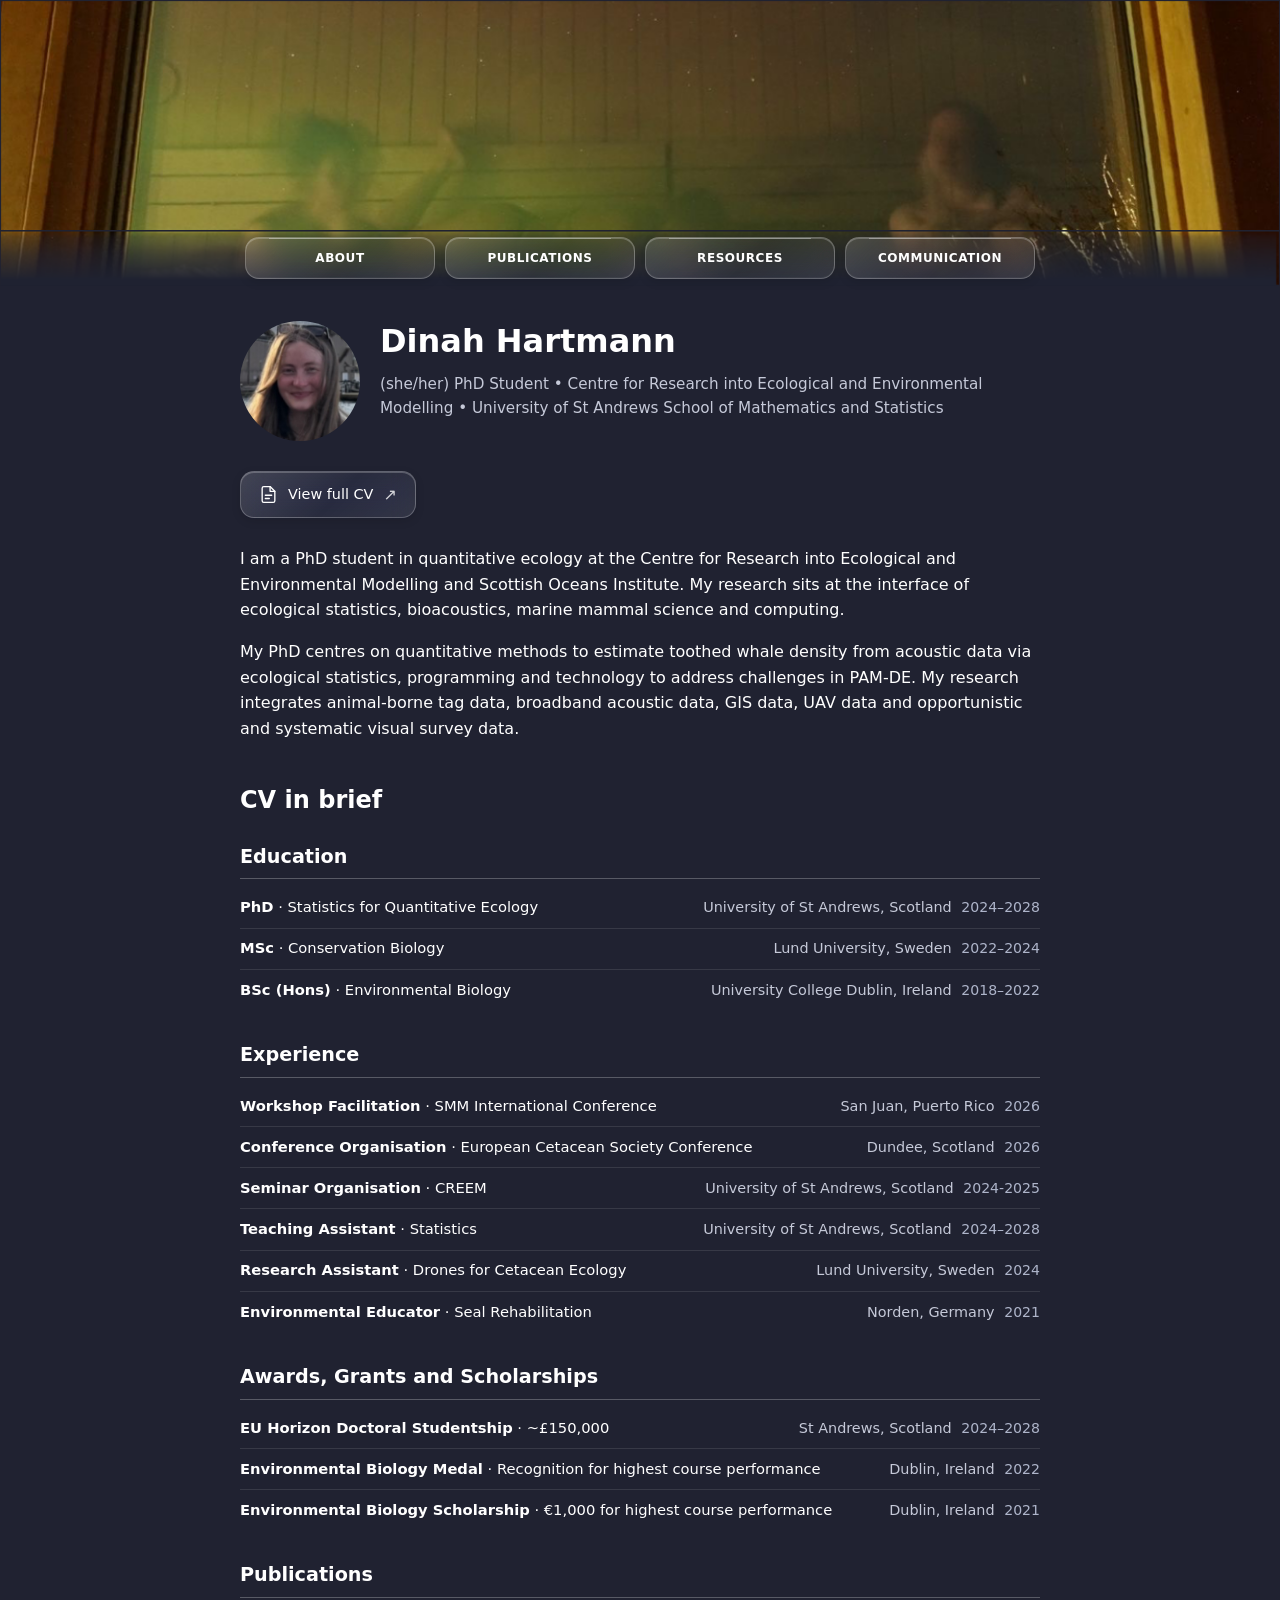
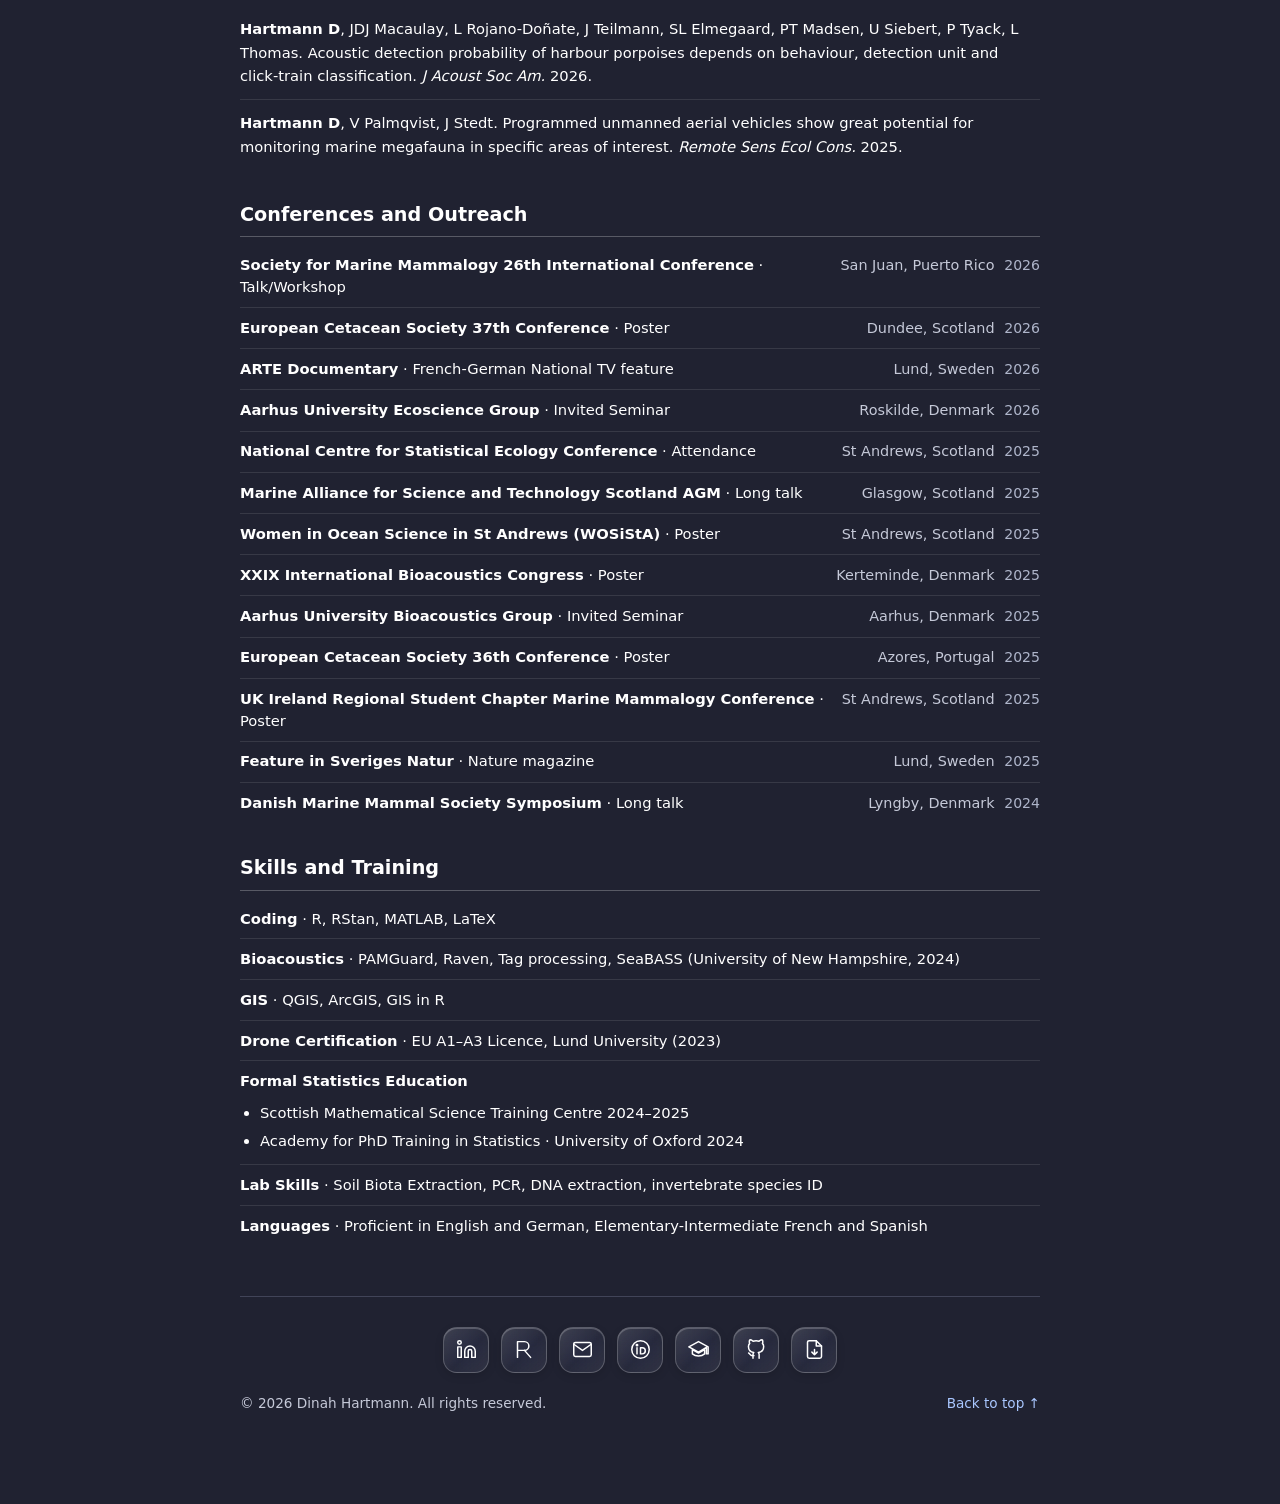
==== index.html @ f90ca266 "Revise PhD research description in index.html Updated the description of PhD research focus to refle" ====
<!DOCTYPE html>
<html lang="en">
<head>
  <meta charset="UTF-8">
  <meta name="viewport" content="width=device-width, initial-scale=1.0">
  <title>Dinah Hartmann</title>
  <link rel="stylesheet" href="style.css">
  <!-- Randomly pick a banner set on each page load -->
  <script>
    if (Math.random() < 0.5) document.documentElement.classList.add('snork');
  </script>
</head>
<body>
<a id="top"></a>

<header class="banner">
  <img src="banner.jpg" alt="Banner image">
    <script>
      if (document.documentElement.classList.contains('snork')) {
        document.currentScript.previousElementSibling.src = 'BannerSnork.png';
      }
    </script>
</header>

<nav class="site-nav" aria-label="Main navigation">
  <a href="index.html">About</a>
  <a href="publications.html">Publications</a>
  <a href="talks.html">Resources</a>
  <a href="teaching.html">Communication</a>
</nav>

<main class="content">

  <div class="profile-header">
    <img
      src="profile.jpg"
      alt="Photo of Dinah Hartmann"
      class="profile-pic"
    >

    <div class="profile-text">
      <h1>Dinah Hartmann</h1>
      <p class="subtitle">
        (she/her) PhD Student • Centre for Research into Ecological
        and Environmental Modelling • University of St Andrews
        School of Mathematics and Statistics
      </p>
    </div>
  </div>

  <div class="cv-button-container">
    <a
      href="Dinah_Hartmann_CV.pdf"
      class="cv-button"
      target="_blank"
      rel="noopener noreferrer"
    >
      <svg viewBox="0 0 24 24" aria-hidden="true">
        <path d="M14 2H6a2 2 0 0 0-2 2v16a2 2 0 0 0 2 2h12a2 2 0 0 0 2-2V8z"/>
        <path d="M14 2v6h6"/>
        <path d="M8 13h8M8 17h5"/>
      </svg>
      View full CV
      <span class="cv-external">↗</span>
    </a>
  </div>

  <p>
    I am a PhD student in quantitative ecology at the Centre for Research into Ecological and Environmental Modelling and Scottish Oceans Institute. My research sits at the interface of ecological statistics, bioacoustics, marine mammal science and computing.
  </p>

  <p>
  My PhD centres on quantitative methods to estimate toothed whale density from acoustic data via ecological statistics, programming and technology to address challenges in PAM-DE.
My research integrates animal-borne tag data,
    broadband acoustic data, GIS data, UAV data and opportunistic and
    systematic visual survey data. 

<section class="mini-cv">

  <h1>CV in brief</h1>

  <!-- EDUCATION -->
  <div class="cv-section">
    <h2>Education</h2>

    <article class="cv-entry">
      <h3>
        <a class="entry-link"
           href="https://www.creem.st-andrews.ac.uk/research/ecological-survey-methods/passive-acoustic-monitoring/"
           target="_blank" rel="noopener noreferrer">
          <strong>PhD</strong> · Statistics for Quantitative Ecology
        </a>
      </h3>
      <p>University of St Andrews, Scotland</p>
      <p class="cv-meta">2024–2028</p>
    </article>

    <article class="cv-entry">
      <h3>
        <a class="entry-link"
           href="https://www.lunduniversity.lu.se/publication/9153945"
           target="_blank" rel="noopener noreferrer">
          <strong>MSc</strong> · Conservation Biology
        </a>
      </h3>
      <p>Lund University, Sweden</p>
      <p class="cv-meta">2022–2024</p>
    </article>

    <article class="cv-entry">
      <h3><strong>BSc (Hons)</strong> · Environmental Biology</h3>
      <p>University College Dublin, Ireland</p>
      <p class="cv-meta">2018–2022</p>
    </article>
  </div>

  <!-- EXPERIENCE -->
  <div class="cv-section">
    <h2>Experience</h2>

    <article class="cv-entry">
      <h3>
        <a class="entry-link"
           href="https://github.com/EuropeanTrackingNetwork/Valkyrie"
           target="_blank" rel="noopener noreferrer">
          <strong>Workshop Facilitation</strong> · SMM International Conference
        </a>
      </h3>
      <p>San Juan, Puerto Rico</p>
      <p class="cv-meta">2026</p>
    </article>

    <article class="cv-entry">
      <h3>
        <strong>Conference Organisation</strong> · European Cetacean Society Conference
      </h3>
      <p>Dundee, Scotland</p>
      <p class="cv-meta">2026</p>
    </article>
    
    <article class="cv-entry">
      <h3>
        <a class="entry-link"
           href="https://www.creem.st-andrews.ac.uk/events/seminars/"
           target="_blank" rel="noopener noreferrer">
          <strong>Seminar Organisation</strong> · CREEM
        </a>
      </h3>
      <p>University of St Andrews, Scotland</p>
      <p class="cv-meta">2024-2025</p>
    </article>

    <article class="cv-entry">
      <h3>
        <strong>Teaching Assistant</strong> · Statistics
      </h3>
      <p>University of St Andrews, Scotland</p>
      <p class="cv-meta">2024–2028</p>
    </article>

    <article class="cv-entry">
      <h3>
        <a class="entry-link"
           href="https://doi.org/10.1002/rse2.70043"
           target="_blank" rel="noopener noreferrer">
          <strong>Research Assistant</strong> · Drones for Cetacean Ecology
        </a>
      </h3>
      <p>Lund University, Sweden</p>
      <p class="cv-meta">2024</p>
    </article>

    <article class="cv-entry">
      <h3>
        <a class="entry-link"
           href="https://seehundstation-norddeich.de/website/"
           target="_blank" rel="noopener noreferrer">
          <strong>Environmental Educator</strong> · Seal Rehabilitation
        </a>
      </h3>
      <p>Norden, Germany</p>
      <p class="cv-meta">2021</p>
    </article>
  </div>

  <!-- AWARDS -->
  <div class="cv-section">
    <h2>Awards, Grants and Scholarships</h2>

    <article class="cv-entry">
      <h3>
        <strong>EU Horizon Doctoral Studentship</strong> · ~£150,000
      </h3>
      <p>St Andrews, Scotland</p>
      <p class="cv-meta">2024–2028</p>
    </article>

    <article class="cv-entry">
      <h3>
        <strong>Environmental Biology Medal</strong> · Recognition for highest course performance
      </h3>
      <p>Dublin, Ireland</p>
      <p class="cv-meta">2022</p>
    </article>

    <article class="cv-entry">
      <h3>
        <strong>Environmental Biology Scholarship</strong> · €1,000 for highest course performance
      </h3>
      <p>Dublin, Ireland</p>
      <p class="cv-meta">2021</p>
    </article>
  </div>

  <!-- PUBLICATIONS -->
  <div class="cv-section">
    <h2>
      <a class="entry-link"
         href="https://dinaurh.github.io/publications.html">
        Publications
      </a>
    </h2>

    <div class="cv-publication">
      <p>
        <a class="entry-link"
           href="https://doi.org/10.1121/10.0047478"
           target="_blank" rel="noopener noreferrer">
        <strong>Hartmann D</strong>, JDJ Macaulay,
        L Rojano-Doñate, J Teilmann, SL Elmegaard,
        PT Madsen, U Siebert, P Tyack, L Thomas.
        Acoustic detection probability of harbour porpoises depends
        on behaviour, detection unit and click-train classification.
        <em>J Acoust Soc Am.</em> 2026.
               </a>
      </p>
    </div>

    <div class="cv-publication">
      <p>
        <a class="entry-link"
           href="https://doi.org/10.1002/rse2.70043"
           target="_blank" rel="noopener noreferrer">
          <strong>Hartmann D</strong>, V Palmqvist, J Stedt.
          Programmed unmanned aerial vehicles show great
          potential for monitoring marine megafauna in specific areas
          of interest.
          <em>Remote Sens Ecol Cons.</em> 2025.
        </a>
      </p>
    </div>
  </div>

  <!-- CONFERENCES AND OUTREACH -->
  <div class="cv-section">
    <h2>
      <a class="entry-link"
         href="https://dinaurh.github.io/teaching.html">
        Conferences and Outreach
      </a>
    </h2>

    <article class="cv-entry">
      <h3>
        <a class="entry-link"
           href="https://doi.org/10.13140/RG.2.2.28112.47362"
           target="_blank" rel="noopener noreferrer">
          <strong>Society for Marine Mammalogy 26th International Conference</strong> · Talk/Workshop
        </a>
      </h3>
      <p>San Juan, Puerto Rico</p>
      <p class="cv-meta">2026</p>
    </article>

    <article class="cv-entry">
      <h3>
        <a class="entry-link"
           href="https://doi.org/10.13140/RG.2.2.28102.43844"
           target="_blank" rel="noopener noreferrer">
          <strong>European Cetacean Society 37th Conference</strong> · Poster
        </a>
      </h3>
      <p>Dundee, Scotland</p>
      <p class="cv-meta">2026</p>
    </article>

    <article class="cv-entry">
      <h3>
        <a class="entry-link"
           href="https://www.arte.tv/de/videos/113561-001-A/night-trains/"
           target="_blank" rel="noopener noreferrer">
          <strong>ARTE Documentary</strong> · French-German National TV feature
        </a>
      </h3>
      <p>Lund, Sweden</p>
      <p class="cv-meta">2026</p>
    </article>

    <article class="cv-entry">
      <h3>
        <a class="entry-link"
           href="https://doi.org/10.13140/RG.2.2.14271.27048"
           target="_blank" rel="noopener noreferrer">
          <strong>Aarhus University Ecoscience Group</strong> · Invited Seminar
        </a>
      </h3>
      <p>Roskilde, Denmark</p>
      <p class="cv-meta">2026</p>
    </article>

    <article class="cv-entry">
      <h3>
        <strong>National Centre for Statistical Ecology Conference</strong> · Attendance
      </h3>
      <p>St Andrews, Scotland</p>
      <p class="cv-meta">2025</p>
    </article>

    <article class="cv-entry">
      <h3>
        <a class="entry-link"
           href="https://doi.org/10.13140/RG.2.2.14271.27048"
           target="_blank" rel="noopener noreferrer">
          <strong>Marine Alliance for Science and Technology Scotland AGM</strong> · Long talk
        </a>
      </h3>
      <p>Glasgow, Scotland</p>
      <p class="cv-meta">2025</p>
    </article>

    <article class="cv-entry">
      <h3>
        <a class="entry-link"
           href="https://doi.org/10.13140/RG.2.2.23698.41922"
           target="_blank" rel="noopener noreferrer">
          <strong>Women in Ocean Science in St Andrews (WOSiStA)</strong> · Poster
        </a>
      </h3>
      <p>St Andrews, Scotland</p>
      <p class="cv-meta">2025</p>
    </article>

    <article class="cv-entry">
      <h3>
        <a class="entry-link"
           href="https://doi.org/10.13140/RG.2.2.27053.86249"
           target="_blank" rel="noopener noreferrer">
          <strong>XXIX International Bioacoustics Congress</strong> · Poster
        </a>
      </h3>
      <p>Kerteminde, Denmark</p>
      <p class="cv-meta">2025</p>
    </article>

        <article class="cv-entry">
      <h3>
        <a class="entry-link"
           href="https://doi.org/10.13140/RG.2.2.14271.27048"
           target="_blank" rel="noopener noreferrer">
          <strong>Aarhus University Bioacoustics Group</strong> · Invited Seminar
        </a>
      </h3>
      <p>Aarhus, Denmark</p>
      <p class="cv-meta">2025</p>
    </article>
    
    <article class="cv-entry">
      <h3>
        <a class="entry-link"
           href="https://www.researchgate.net/publication/392117052_En_route_to_standardisation_Porpoise_monitoring_using_a_programmed_UAV"
           target="_blank" rel="noopener noreferrer">
          <strong>European Cetacean Society 36th Conference</strong> · Poster
        </a>
      </h3>
      <p>Azores, Portugal</p>
      <p class="cv-meta">2025</p>
    </article>

    <article class="cv-entry">
      <h3>
        <a class="entry-link"
           href="https://doi.org/10.13140/RG.2.2.23698.41922"
           target="_blank" rel="noopener noreferrer">
          <strong>UK Ireland Regional Student Chapter Marine Mammalogy Conference</strong> · Poster
        </a>
      </h3>
      <p>St Andrews, Scotland</p>
      <p class="cv-meta">2025</p>
    </article>

    <article class="cv-entry">
      <h3>
        <a class="entry-link"
           href="https://www.sverigesnatur.org/aktuellt/kampen-for-att-radda-tumlaren/"
           target="_blank" rel="noopener noreferrer">
          <strong>Feature in Sveriges Natur</strong> · Nature magazine
        </a>
      </h3>
      <p>Lund, Sweden</p>
      <p class="cv-meta">2025</p>
    </article>

    <article class="cv-entry">
      <h3>
        <a class="entry-link"
           href="https://doi.org/10.13140/RG.2.2.31887.34723"
           target="_blank" rel="noopener noreferrer">
          <strong>Danish Marine Mammal Society Symposium</strong> · Long talk
        </a>
      </h3>
      <p>Lyngby, Denmark</p>
      <p class="cv-meta">2024</p>
    </article>
  </div>

  <!-- SKILLS AND TRAINING -->
  <div class="cv-section">
    <h2>Skills and Training</h2>

    <ul class="cv-skills-list">
      <li>
        <strong>Coding</strong>
         · R, RStan, MATLAB, LaTeX
      </li>

      <li>
        <strong>Bioacoustics</strong>
         · PAMGuard, Raven, Tag processing, SeaBASS (University of New Hampshire, 2024)
      </li>

      <li>
        <strong>GIS</strong>
         · QGIS, ArcGIS, GIS in R
      </li>

      <li>
        <strong>Drone Certification</strong>
         · EU A1–A3 Licence, Lund University (2023)
      </li>

      <li>
        <strong>Formal Statistics Education</strong>
        <ul class="cv-training">
          <li>Scottish Mathematical Science Training Centre 2024–2025</li>
          <li>Academy for PhD Training in Statistics · University of Oxford 2024</li>
        </ul>
      </li>

      <li>
        <strong>Lab Skills</strong>
         · Soil Biota Extraction, PCR, DNA extraction, invertebrate species ID
      </li>

      <li>
        <strong>Languages</strong>
         · Proficient in English and German, Elementary-Intermediate French and Spanish
      </li>
    </ul>
  </div>

</section>

<hr class="section-divider">

<footer class="site-footer">

<div class="footer-links">

  <a href="https://www.linkedin.com/in/dinah-hartmann-322321293/"
     target="_blank" rel="noopener noreferrer"
     aria-label="LinkedIn" title="LinkedIn">
    <svg viewBox="0 0 24 24" aria-hidden="true">
      <path d="M16 8a6 6 0 0 1 6 6v7h-4v-7a2 2 0 0 0-4 0v7h-4v-7a6 6 0 0 1 6-6Z"/>
      <rect x="2" y="9" width="4" height="12"/>
      <circle cx="4" cy="4" r="2"/>
    </svg>
  </a>

  <a href="https://www.researchgate.net/profile/Dinah-Hartmann?ev=hdr_xprf"
     target="_blank" rel="noopener noreferrer"
     aria-label="ResearchGate" title="ResearchGate">
    <svg viewBox="0 0 24 24" aria-hidden="true">
      <path d="M4 21V3h8a5 5 0 0 1 0 10H4"/>
      <path d="m12 13 7 8"/>
    </svg>
  </a>

  <a href="mailto:djh38@st-andrews.ac.uk"
     aria-label="Email" title="Email">
    <svg viewBox="0 0 24 24" aria-hidden="true">
      <rect x="2" y="4" width="20" height="16" rx="2"/>
      <path d="m22 6-10 7L2 6"/>
    </svg>
  </a>

  <a href="https://orcid.org/0009-0005-0654-8477"
     target="_blank" rel="noopener noreferrer"
     aria-label="ORCID" title="ORCID">
    <svg viewBox="0 0 24 24" aria-hidden="true">
      <circle cx="12" cy="12" r="10"/>
      <path d="M8 10v7"/>
      <circle cx="8" cy="7" r="0.8" fill="currentColor"/>
      <path d="M12 10v7M12 10h2a3.5 3.5 0 0 1 0 7h-2"/>
    </svg>
  </a>

  <a href="https://scholar.google.com/citations?user=1W9_pBoAAAAJ&hl=en&authuser=1"
     target="_blank" rel="noopener noreferrer"
     aria-label="Google Scholar" title="Google Scholar">
    <svg viewBox="0 0 24 24" aria-hidden="true">
      <path d="M12 3 1 9l11 6 9-5.45V17h2V9L12 3Z"/>
      <path d="M5 12.2V17c3.8 3.1 10.2 3.1 14 0v-4.8l-7 3.8-7-3.8Z"/>
    </svg>
  </a>

  <a href="https://github.com/dinaurh"
     target="_blank" rel="noopener noreferrer"
     aria-label="GitHub" title="GitHub">
    <svg viewBox="0 0 24 24" aria-hidden="true">
      <path d="M9 19c-4.3 1.4-4.3-2.5-6-3m12 6v-3.9a3.4 3.4 0 0 0-.9-2.7c3-.3 6.1-1.5 6.1-6.7A5.2 5.2 0 0 0 18.8 5 4.8 4.8 0 0 0 18.7 1S17.5.7 15 2.5a13.5 13.5 0 0 0-7 0C5.5.7 4.3 1 4.3 1A4.8 4.8 0 0 0 4.2 5a5.2 5.2 0 0 0-1.4 3.7c0 5.2 3.1 6.4 6.1 6.7A3.4 3.4 0 0 0 8 18.1V22"/>
    </svg>
  </a>

  <a href="Dinah_Hartmann_CV.pdf"
     download
     aria-label="Download CV PDF" title="Download CV (PDF)">
    <svg viewBox="0 0 24 24" aria-hidden="true">
      <path d="M14 2H6a2 2 0 0 0-2 2v16a2 2 0 0 0 2 2h12a2 2 0 0 0 2-2V8z"/>
      <path d="M14 2v6h6M12 12v6m-3-3 3 3 3-3"/>
    </svg>
  </a>

</div>

<div class="footer-meta">
  <span>© 2026 Dinah Hartmann. All rights reserved.</span>
  <a href="#top" class="back-to-top">Back to top ↑</a>
</div>

</footer>

</main>
</body>
</html>
---- style.css ----
/* ========================================
   GENERAL WEBSITE STYLING
   ======================================== */

html {
  scroll-behavior: smooth;
  scroll-padding-top: 85px;
}

*,
*::before,
*::after {
  box-sizing: border-box;
}

body {
  font-family: system-ui, -apple-system, sans-serif;
  max-width: 100%;
  margin: 0;
  padding: 0;
  line-height: 1.6;
  background-color: #202231;
  color: #ffffff;
}

/* ========================================
   TOP BANNERS (flush, no gaps)
   ======================================== */

.banner {
  display: block;
  width: 100%;
  margin: 0;
  padding: 0;
  border: 0;
  overflow: hidden;
  line-height: 0;
  font-size: 0;
  background-color: #202231;
}

.banner img {
  display: block;
  width: 100%;
  height: auto;
  margin: 0;
  padding: 0;
  border: 0;
}

/* Overlap stacked banners slightly so no background line can show */
.banner + .banner {
  margin-top: -2px;
}

/* ========================================
   LIQUID GLASS NAVIGATION
   Equal-width, all-caps buttons
   ======================================== */
.site-nav {
  position: sticky;
  top: 0;
  z-index: 1000;

  display: flex;
  justify-content: center;
  align-items: center;
  align-content: center;
  flex-wrap: wrap;
  gap: 10px;

  width: 100%;
  margin: 0;
  padding: 0 16px;   /* no vertical padding: the image height sets the height */
  border: none;
  box-shadow: none;

  /* Nav is exactly as tall as the image at the current width.
     It only grows if the buttons need more room (narrow screens). */
  aspect-ratio: 2809 / 123;

  background-color: #202231;
  background-image: url("BannerGrad.jpg");
  background-size: 100% 100%;
  background-position: center top;
  background-repeat: no-repeat;
}

.site-nav a {
  position: relative;
  display: flex;
  justify-content: center;
  align-items: center;

  flex: 1 1 0;
  min-width: 0;
  max-width: 190px;
  min-height: 42px;
  padding: 8px 10px;

  color: #ffffff;
  text-decoration: none;
  text-align: center;
  text-transform: uppercase;
  letter-spacing: 0.045em;
  font-size: 0.75rem;
  font-weight: 600;
  line-height: 1.4;

  background: linear-gradient(
    135deg,
    rgba(255, 255, 255, 0.16),
    rgba(255, 255, 255, 0.045) 55%,
    rgba(255, 255, 255, 0.09)
  );
  border: 1px solid rgba(255, 255, 255, 0.24);
  border-radius: 14px;

  -webkit-backdrop-filter: blur(12px) saturate(150%);
  backdrop-filter: blur(12px) saturate(150%);

  box-shadow:
    inset 0 1px 0 rgba(255, 255, 255, 0.22),
    inset 0 -1px 0 rgba(255, 255, 255, 0.04),
    0 3px 10px rgba(0, 0, 0, 0.12);

  transition:
    background 0.25s ease,
    border-color 0.25s ease,
    box-shadow 0.25s ease,
    transform 0.25s ease;
}

/* Reflective glass highlight */
.site-nav a::before {
  content: "";
  position: absolute;
  top: 0;
  left: 12%;
  width: 76%;
  height: 1px;
  background: rgba(255, 255, 255, 0.45);
  opacity: 0.7;
  pointer-events: none;
}

.site-nav a:hover {
  color: #ffffff;
  background: linear-gradient(
    135deg,
    rgba(255, 255, 255, 0.24),
    rgba(255, 255, 255, 0.09) 55%,
    rgba(255, 255, 255, 0.16)
  );
  border-color: rgba(255, 255, 255, 0.42);
  box-shadow:
    inset 0 1px 0 rgba(255, 255, 255, 0.35),
    0 5px 16px rgba(0, 0, 0, 0.2),
    0 0 12px rgba(255, 255, 255, 0.04);
  transform: translateY(-1px);
  text-decoration: none;
}

/* Shared keyboard focus style */
.site-nav a:focus-visible,
.footer-links a:focus-visible,
.cv-button:focus-visible,
.entry-links a:focus-visible {
  outline: 2px solid rgba(255, 255, 255, 0.85);
  outline-offset: 3px;
}

/* Old banner navigation: retained for compatibility, hidden */
.nav-overlay,
.nav-title-row,
.nav-links-row,
.nav-divider-horizontal,
.banner-spacer {
  display: none;
}

/* ========================================
   MAIN CONTENT
   ======================================== */

main.content {
  width: 100%;
  max-width: 840px;
  margin: 0 auto 60px;
  padding: 30px 20px;
  line-height: 1.6;
  background-color: #202231;
  color: #ffffff;
}

h1, h2, h3, h4, h5, h6,
p,
li {
  color: #ffffff;
}

h1 {
  margin-top: 0;
}

.content a {
  color: #a9c7ff;
}

.content a:hover {
  color: #d3e2ff;
}

/* ========================================
   PROFILE HEADER
   ======================================== */

.profile-header {
  display: flex;
  align-items: center;
  gap: 20px;
  margin-bottom: 25px;
}

.profile-pic {
  display: block;
  width: 120px;
  height: 120px;
  border-radius: 50%;
  object-fit: cover;
  flex-shrink: 0;
}

.profile-text {
  min-width: 0;
}

.profile-text h1 {
  margin: 0;
  color: #ffffff;
}

.subtitle {
  color: #c5c9d8;
  margin-top: 5px;
  margin-bottom: 25px;
  font-size: 0.95rem;
}

/* ========================================
   SAUNA PHOTO
   ======================================== */

.sauna-photo {
  display: block;
  max-width: 100%;
  max-height: 400px;
  width: auto;
  height: auto;
  margin: 0 auto 15px;
  border-radius: 4px;
}

/* ========================================
   GENERAL LINK BUTTONS
   ======================================== */

.links {
  margin-top: 30px;
}

.links a {
  display: inline-block;
  margin: 6px 10px 6px 0;
  padding: 8px 14px;

  color: #ffffff;
  background: rgba(255, 255, 255, 0.08);
  border: 1px solid rgba(255, 255, 255, 0.22);
  border-radius: 12px;

  text-decoration: none;
  font-size: 0.9rem;

  -webkit-backdrop-filter: blur(10px);
  backdrop-filter: blur(10px);

  transition:
    background 0.25s ease,
    border-color 0.25s ease;
}

.links a:hover {
  color: #ffffff;
  background: rgba(255, 255, 255, 0.16);
  border-color: rgba(255, 255, 255, 0.4);
}

/* ========================================
   SECTION DIVIDER
   ======================================== */

.section-divider {
  margin: 50px 0 30px;
  border: none;
  border-top: 1px solid #414458;
}

/* ========================================
   FOOTER
   ======================================== */

.site-footer {
  font-size: 0.85rem;
  color: #c5c9d8;
}

/* Icon-only Liquid Glass footer buttons */
.footer-links {
  display: flex;
  flex-wrap: wrap;
  justify-content: center;
  align-items: center;
  gap: 12px;
  margin-bottom: 20px;
}

.footer-links a {
  display: inline-flex;
  justify-content: center;
  align-items: center;

  width: 46px;
  height: 46px;
  padding: 0;
  margin: 0;

  color: #ffffff;
  text-decoration: none;

  background: linear-gradient(
    135deg,
    rgba(255, 255, 255, 0.14),
    rgba(255, 255, 255, 0.04) 55%,
    rgba(255, 255, 255, 0.08)
  );
  border: 1px solid rgba(255, 255, 255, 0.22);
  border-radius: 14px;

  box-shadow:
    inset 0 1px 0 rgba(255, 255, 255, 0.2),
    0 3px 8px rgba(0, 0, 0, 0.12);

  -webkit-backdrop-filter: blur(10px) saturate(150%);
  backdrop-filter: blur(10px) saturate(150%);

  transition:
    background 0.25s ease,
    border-color 0.25s ease,
    transform 0.25s ease;
}

.footer-links a svg {
  width: 21px;
  height: 21px;
  fill: none;
  stroke: currentColor;
  stroke-width: 1.7;
  stroke-linecap: round;
  stroke-linejoin: round;
}

.footer-links a:hover {
  color: #ffffff;
  background: rgba(255, 255, 255, 0.18);
  border-color: rgba(255, 255, 255, 0.4);
  transform: translateY(-2px);
  text-decoration: none;
}

/* Copyright and back to top */
.footer-meta {
  display: flex;
  justify-content: space-between;
  align-items: center;
  flex-wrap: wrap;
  gap: 12px;
  color: #c5c9d8;
}

.footer-meta span {
  color: #c5c9d8;
}

.back-to-top {
  color: #a9c7ff;
  text-decoration: none;
}

.back-to-top:hover {
  color: #d3e2ff;
  text-decoration: underline;
}

/* ========================================
   PUBLICATION BOXES
   ======================================== */

.pub-box {
  border: 1px solid #414458;
  border-radius: 8px;
  padding: 15px 18px;
  margin: 15px 0 25px;
  background-color: #292d40;
  color: #ffffff;
}

.pub-box p,
.pub-box h2,
.pub-box h3,
.pub-box h4 {
  color: #ffffff;
}

.pub-links a {
  display: inline-block;
  margin-top: 8px;
  margin-right: 6px;
  padding: 5px 10px;

  color: #ffffff;
  background: rgba(255, 255, 255, 0.08);
  border: 1px solid rgba(255, 255, 255, 0.22);
  border-radius: 8px;

  text-decoration: none;
  font-size: 0.85rem;

  transition:
    background 0.2s ease,
    border-color 0.2s ease;
}

.pub-links a:hover {
  color: #ffffff;
  background: rgba(255, 255, 255, 0.16);
  border-color: rgba(255, 255, 255, 0.4);
}

/* ========================================
   ANCHOR POSITIONING
   ======================================== */

.top-anchor,
#top {
  scroll-margin-top: 85px;
}

.top-anchor {
  position: relative;
}

/* ========================================
   SECTION HEADER WITH IMAGE
   ======================================== */

.section-header {
  display: flex;
  align-items: center;
  justify-content: space-between;
  gap: 20px;
  margin-bottom: 15px;
}

.section-header-text {
  flex: 1;
  min-width: 0;
}

.section-header img {
  max-width: 500px;
  max-height: 350px;
  width: auto;
  height: auto;
  border-radius: 4px;
}

/* ========================================
   TABLES
   ======================================== */

table {
  width: 100%;
  border-collapse: collapse;
  color: #ffffff;
}

th,
td {
  padding: 8px 10px;
  border: 1px solid #414458;
  text-align: left;
}

th {
  background-color: #303448;
}

/* ========================================
   CV BUTTON (home page)
   ======================================== */

.cv-button-container {
  margin: 0 0 28px;
}

.cv-button {
  display: inline-flex;
  align-items: center;
  justify-content: center;
  gap: 10px;
  padding: 10px 18px;

  color: #ffffff !important;
  text-decoration: none;
  font-size: 0.9rem;
  font-weight: 500;

  background: linear-gradient(
    135deg,
    rgba(255, 255, 255, 0.16),
    rgba(255, 255, 255, 0.045) 55%,
    rgba(255, 255, 255, 0.09)
  );
  border: 1px solid rgba(255, 255, 255, 0.24);
  border-radius: 14px;

  box-shadow:
    inset 0 1px 0 rgba(255, 255, 255, 0.22),
    0 3px 10px rgba(0, 0, 0, 0.12);

  -webkit-backdrop-filter: blur(12px) saturate(150%);
  backdrop-filter: blur(12px) saturate(150%);

  transition:
    background 0.25s ease,
    border-color 0.25s ease,
    transform 0.25s ease;
}

.cv-button svg {
  width: 19px;
  height: 19px;
  fill: none;
  stroke: currentColor;
  stroke-width: 1.7;
  stroke-linecap: round;
  stroke-linejoin: round;
}

.cv-external {
  font-size: 1rem;
  opacity: 0.8;
}

.cv-button:hover {
  color: #ffffff !important;
  background: rgba(255, 255, 255, 0.18);
  border-color: rgba(255, 255, 255, 0.42);
  transform: translateY(-2px);
  text-decoration: none;
}

/* ========================================
   TEACHING AND OUTREACH PAGE
   ======================================== */

.page-section {
  margin: 0 0 48px;
}

.page-section > h1 {
  margin: 0 0 22px;
  padding-bottom: 10px;
  font-size: 1.8rem;
  font-weight: 650;
  letter-spacing: -0.025em;
  border-bottom: 1px solid rgba(255, 255, 255, 0.16);
}

/* Subtle glass entries */
.glass-entry {
  margin: 0 0 18px;
  padding: 20px 22px;

  color: #ffffff;
  background: linear-gradient(
    135deg,
    rgba(255, 255, 255, 0.065),
    rgba(255, 255, 255, 0.018) 60%,
    rgba(255, 255, 255, 0.035)
  );
  border: 1px solid rgba(255, 255, 255, 0.11);
  border-radius: 16px;

  box-shadow:
    inset 0 1px 0 rgba(255, 255, 255, 0.07),
    0 4px 16px rgba(0, 0, 0, 0.06);

  -webkit-backdrop-filter: blur(10px) saturate(125%);
  backdrop-filter: blur(10px) saturate(125%);
}

.glass-entry h2 {
  margin: 0 0 8px;
  color: #ffffff;
  font-size: 1.15rem;
  font-weight: 600;
}

.glass-entry p {
  margin: 8px 0 12px;
  color: #f0f1f7;
}

.glass-entry .entry-meta {
  color: #bfc4d6;
  font-size: 0.9rem;
  margin-top: 0;
}

.glass-entry ul {
  margin: 12px 0 0;
  padding-left: 22px;
}

.glass-entry li {
  padding-left: 3px;
  margin: 0 0 10px;
  color: #f0f1f7;
}

.glass-entry li:last-child {
  margin-bottom: 0;
}

.glass-entry strong {
  color: #ffffff;
}

/* Documentary video */
.video-container {
  width: 100%;
  max-width: 720px;
  margin: 18px auto;
  overflow: hidden;
  border-radius: 12px;
  background: #11131d;
  border: 1px solid rgba(255, 255, 255, 0.14);
}

.video-container video {
  display: block;
  width: 100%;
  height: auto;
}

/* Glass action links */
.entry-links {
  display: flex;
  flex-wrap: wrap;
  align-items: center;
  gap: 10px;
  margin-top: 14px;
}

.entry-links a {
  display: inline-flex;
  align-items: center;
  justify-content: center;
  padding: 8px 14px;

  color: #ffffff;
  font-size: 0.78rem;
  font-weight: 600;
  letter-spacing: 0.045em;
  text-transform: uppercase;
  text-decoration: none;

  background: linear-gradient(
    135deg,
    rgba(255, 255, 255, 0.15),
    rgba(255, 255, 255, 0.045)
  );
  border: 1px solid rgba(255, 255, 255, 0.22);
  border-radius: 11px;

  box-shadow:
    inset 0 1px 0 rgba(255, 255, 255, 0.15),
    0 3px 8px rgba(0, 0, 0, 0.1);

  -webkit-backdrop-filter: blur(10px);
  backdrop-filter: blur(10px);

  transition:
    background 0.2s ease,
    border-color 0.2s ease,
    transform 0.2s ease;
}

.entry-links a:hover {
  color: #ffffff;
  background: rgba(255, 255, 255, 0.17);
  border-color: rgba(255, 255, 255, 0.4);
  transform: translateY(-1px);
  text-decoration: none;
}

/* Presentation entries */
.entry-authors {
  color: #d9dceb;
  font-size: 0.92rem;
  line-height: 1.7;
}

.presentation-venues {
  list-style: none;
  padding: 0;
  margin: 16px 0 0;
  border-top: 1px solid rgba(255, 255, 255, 0.12);
}

.presentation-venues li {
  display: flex;
  justify-content: space-between;
  align-items: baseline;
  flex-wrap: wrap;
  gap: 4px 20px;
  padding: 12px 0;
  margin: 0;
  border-bottom: 1px solid rgba(255, 255, 255, 0.09);
}

.presentation-venues li:last-child {
  border-bottom: none;
  padding-bottom: 0;
}

.presentation-venues .venue-name {
  color: #ffffff;
  font-weight: 500;
}

.presentation-venues .venue-date {
  color: #bfc4d6;
  font-size: 0.88rem;
}

/* ========================================
   PUBLICATIONS PAGE
   ======================================== */

.profile-links {
  display: flex;
  flex-wrap: wrap;
  gap: 10px;
  margin-top: 18px;
}

.profile-links a {
  text-transform: uppercase;
  letter-spacing: 0.04em;
}

.section-note {
  color: #c3c7d6;
  font-size: 0.95rem;
}

/* ========================================
   RESOURCES PAGE
   ======================================== */

.resource-section {
  margin-top: 34px;
}

.resource-section > h2 {
  margin-bottom: 18px;
}

.resource-grid {
  display: grid;
  grid-template-columns: repeat(auto-fit, minmax(min(100%, 280px), 1fr));
  gap: 18px;
  align-items: stretch;
}

/* Compact Liquid Glass repository card */
.resource-card {
  display: flex;
  flex-direction: column;
  width: 100%;
  max-width: 440px;
  min-width: 0;
  min-height: 0;
  padding: 18px 20px;

  color: #ffffff;
  text-decoration: none;

  background: rgba(255, 255, 255, 0.055);
  border: 1px solid rgba(255, 255, 255, 0.14);
  border-radius: 18px;

  -webkit-backdrop-filter: blur(18px);
  backdrop-filter: blur(18px);

  box-shadow:
    inset 0 1px 0 rgba(255, 255, 255, 0.10),
    0 8px 24px rgba(0, 0, 0, 0.12);

  transition:
    background 0.25s ease,
    border-color 0.25s ease,
    transform 0.25s ease,
    box-shadow 0.25s ease;
}

.resource-card:hover {
  background: rgba(255, 255, 255, 0.09);
  border-color: rgba(255, 255, 255, 0.28);
  transform: translateY(-3px);
  box-shadow:
    inset 0 1px 0 rgba(255, 255, 255, 0.14),
    0 12px 30px rgba(0, 0, 0, 0.20);
}

.resource-card:focus-visible {
  outline: 2px solid rgba(255, 255, 255, 0.85);
  outline-offset: 4px;
}

.resource-card-top {
  display: flex;
  align-items: center;
  justify-content: space-between;
  gap: 10px;
  margin-bottom: 10px;
}

.resource-type {
  color: #bfc8df;
  font-size: 0.72rem;
  font-weight: 700;
  letter-spacing: 0.13em;
}

.resource-icon {
  width: 21px;
  height: 21px;
  flex-shrink: 0;
  fill: none;
  stroke: currentColor;
  stroke-width: 1.6;
  stroke-linecap: round;
  stroke-linejoin: round;
  opacity: 0.9;
}

.resource-card h3 {
  margin: 0 0 6px;
  color: #ffffff;
  font-size: 1.12rem;
  line-height: 1.4;
}

.resource-card p {
  margin: 8px 0;
  font-size: 0.88rem;
  line-height: 1.55;
}

.resource-card .resource-authors {
  margin: 0 0 8px;
  color: #c3c9db;
  font-size: 0.82rem;
}

.resource-link {
  display: inline-flex;
  align-items: center;
  gap: 7px;
  margin-top: 10px;
  padding-top: 8px;

  color: #ffffff;
  font-size: 0.78rem;
  font-weight: 650;
  letter-spacing: 0.06em;
  text-transform: uppercase;
}

/* Other resources and GIF */
.resource-visual {
  overflow: hidden;
}

.resource-gif {
  display: block;
  width: 100%;
  max-width: 760px;
  height: auto;
  margin: 20px auto 0;
  border-radius: 14px;
  border: 1px solid rgba(255, 255, 255, 0.12);
}

/* ========================================
   RESPONSIVE: TABLETS
   ======================================== */

@media (max-width: 700px) {
  .section-header {
    flex-direction: column;
    align-items: flex-start;
  }

  .section-header img {
    max-width: 100%;
  }
}

/* ========================================
   RESPONSIVE: MOBILE
   ======================================== */

@media (max-width: 600px) {
  /* Navigation */
  .site-nav {
    gap: 7px;
    padding: 9px 8px;
  }

  .site-nav a {
    flex: 1 1 28%;
    max-width: none;
    min-height: 40px;
    padding: 7px 11px;
    font-size: 0.8rem;
    letter-spacing: 0.025em;
    border-radius: 12px;
  }

  /* Main content */
  main.content {
    padding: 24px 16px;
    margin-bottom: 40px;
  }

  /* Profile */
  .profile-header {
    flex-direction: column;
    align-items: flex-start;
    gap: 12px;
  }

  .profile-pic {
    width: 100px;
    height: 100px;
  }

  /* Footer */
  .footer-meta {
    flex-direction: column;
    align-items: flex-start;
  }

  /* Publications */
  .pub-box {
    padding: 12px;
  }

  /* Teaching and outreach */
  .page-section {
    margin-bottom: 36px;
  }

  .page-section > h1 {
    font-size: 1.55rem;
  }

  .glass-entry {
    padding: 16px;
    border-radius: 13px;
  }

  .glass-entry h2 {
    font-size: 1.05rem;
  }

  .entry-links {
    gap: 8px;
  }

  .presentation-venues li {
    flex-direction: column;
    align-items: flex-start;
    gap: 3px;
  }

  /* Resources */
  .resource-section {
    margin-top: 28px;
  }

  .resource-card {
    max-width: 100%;
    padding: 18px;
  }
}

/* ========================================
   REDUCED MOTION ACCESSIBILITY
   ======================================== */

@media (prefers-reduced-motion: reduce) {
  html {
    scroll-behavior: auto;
  }

  .site-nav a,
  .footer-links a,
  .links a,
  .pub-links a,
  .resource-card {
    transition: none;
  }

  .site-nav a:hover,
  .footer-links a:hover,
  .resource-card:hover {
    transform: none;
  }
}
.banner { margin-bottom: -1px; }
.site-nav { margin-top: -1px; padding-top: 1px; }


/* Close sub-pixel seams: each element is pulled up 2px under the previous one.
   Later elements paint over earlier ones, so the overlap is invisible. */
.banner + .banner,
.banner + .site-nav {
  margin-top: -2px;
}

/* Make sure nothing inside the banner adds its own spacing */
.banner,
.banner a,
.banner picture {
  display: block;
  line-height: 0;
  font-size: 0;
}

.banner img {
  display: block;
  width: 100%;
  height: auto;
  vertical-align: top;
}
.banner + .banner,
.banner + .site-nav {
  margin-top: -2px !important;
}
/* Pull the nav up 1px so its image paints over the seam */
header.banner {
  margin-bottom: -1px !important;
}

nav.site-nav {
  margin-top: 0 !important;
  position: sticky;
  z-index: 1000;
}

header.banner img {
  display: block;
  width: 100%;
  height: auto;
  vertical-align: top;
}




/* =================================
   COMPACT MINI CV
   ================================= */

.mini-cv {
  margin-top: 2.5rem;
}

.mini-cv > h1 {
  margin-bottom: 1.5rem;
}

.cv-section {
  margin-bottom: 2rem;
}

.cv-section > h2 {
  font-size: 1.2rem;
  line-height: 1.35;
  margin: 0 0 0.5rem;
  padding-bottom: 0.55rem;
  border-bottom: 1px solid color-mix(in srgb, currentColor 25%, transparent);
}

/* Each entry: title left, location and date right */
.cv-entry {
  display: grid;
  grid-template-columns: minmax(0, 1fr) max-content max-content;
  align-items: baseline;
  column-gap: 0.6rem;
  padding: 0.55rem 0;
  border-bottom: 1px solid color-mix(in srgb, currentColor 10%, transparent);
  line-height: 1.5;
}

.cv-entry:last-child {
  border-bottom: none;
}

/* Column 1: Title */
.cv-entry h3 {
  grid-column: 1;
  margin: 0;
  min-width: 0;
  font-size: 0.92rem;
  font-weight: 600;
}

/* Column 2: Institution and location */
.cv-entry p:not(.cv-meta) {
  grid-column: 2;
  margin: 0;
  font-size: 0.9rem;
  text-align: right;
  white-space: nowrap;
  color: #c5c9d8;
}

/* Column 3: Date */
.cv-entry .cv-meta {
  grid-column: 3;
  margin: 0;
  font-size: 0.88rem;
  text-align: right;
  white-space: nowrap;
  min-width: max-content;
  color: #aeb5ca;
}

/* Publications */
.cv-publication {
  padding: 0.7rem 0;
  border-bottom: 1px solid color-mix(in srgb, currentColor 10%, transparent);
  font-size: 0.92rem;
  line-height: 1.6;
}

.cv-publication:last-child {
  border-bottom: none;
}

.cv-publication p {
  margin: 0;
}

/* Skills */
.cv-skills-list {
  list-style: none;
  padding: 0;
  margin: 0;
}

.cv-skills-list li {
  padding: 0.55rem 0;
  border-bottom: 1px solid color-mix(in srgb, currentColor 10%, transparent);
  font-size: 0.92rem;
  line-height: 1.5;
}

.cv-skills-list li:last-child {
  border-bottom: none;
}

.cv-skills-list strong {
  font-weight: 600;
}

/* Nested training entries */
.cv-training {
  margin: 0.4rem 0 0 1.25rem;
  padding: 0;
  list-style: disc;
}

.cv-training li {
  border: none;
  padding: 0.2rem 0;
}

/* Mobile */
@media (max-width: 600px) {
  .mini-cv {
    margin-top: 2rem;
  }

  .cv-section {
    margin-bottom: 1.75rem;
  }

  .cv-entry {
    column-gap: 0.35rem;
    font-size: 0.85rem;
  }

  .cv-entry h3 {
    font-size: 0.85rem;
  }

  .cv-entry p:not(.cv-meta) {
    font-size: 0.8rem;
  }

  .cv-entry .cv-meta {
    font-size: 0.78rem;
  }
}


/* ========================================
   MINI CV – SUBTLE HOVER LINKS
   ======================================== */

.entry-link {
  color: inherit !important;
  text-decoration: none !important;
  transition: color 0.25s ease;
}

/* Hide the external link symbol by default */
.entry-link::after {
  content: " ↗";
  display: inline-block;
  font-size: 0.75em;
  font-weight: normal;
  opacity: 0;
  transform: translate(-3px, 2px);
  transition:
    opacity 0.25s ease,
    transform 0.25s ease;
}

/* Hover effect */
.entry-link:hover {
  color: #668F91 !important;
  text-decoration: none !important;
}

/* Reveal the external link symbol */
.entry-link:hover::after {
  opacity: 1;
  transform: translate(0, 0);
}

/* Keyboard accessibility */
.entry-link:focus-visible {
  outline: 2px solid #668F91;
  outline-offset: 4px;
  border-radius: 2px;
}

/* Reduced motion accessibility */
@media (prefers-reduced-motion: reduce) {
  .entry-link,
  .entry-link::after {
    transition: none;
  }
}
.cv-entry h3 {
  font-weight: normal;
}

.cv-entry h3 strong {
  font-weight: bold;
}


/* ========================================
   ALTERNATIVE "SNORK" BANNER SET
   The <html> element gets the class "snork" at random
   (see the small script in each page's <head>).
   ======================================== */
.snork .site-nav {
  background-image: url("BannerGradSnork.png");
}
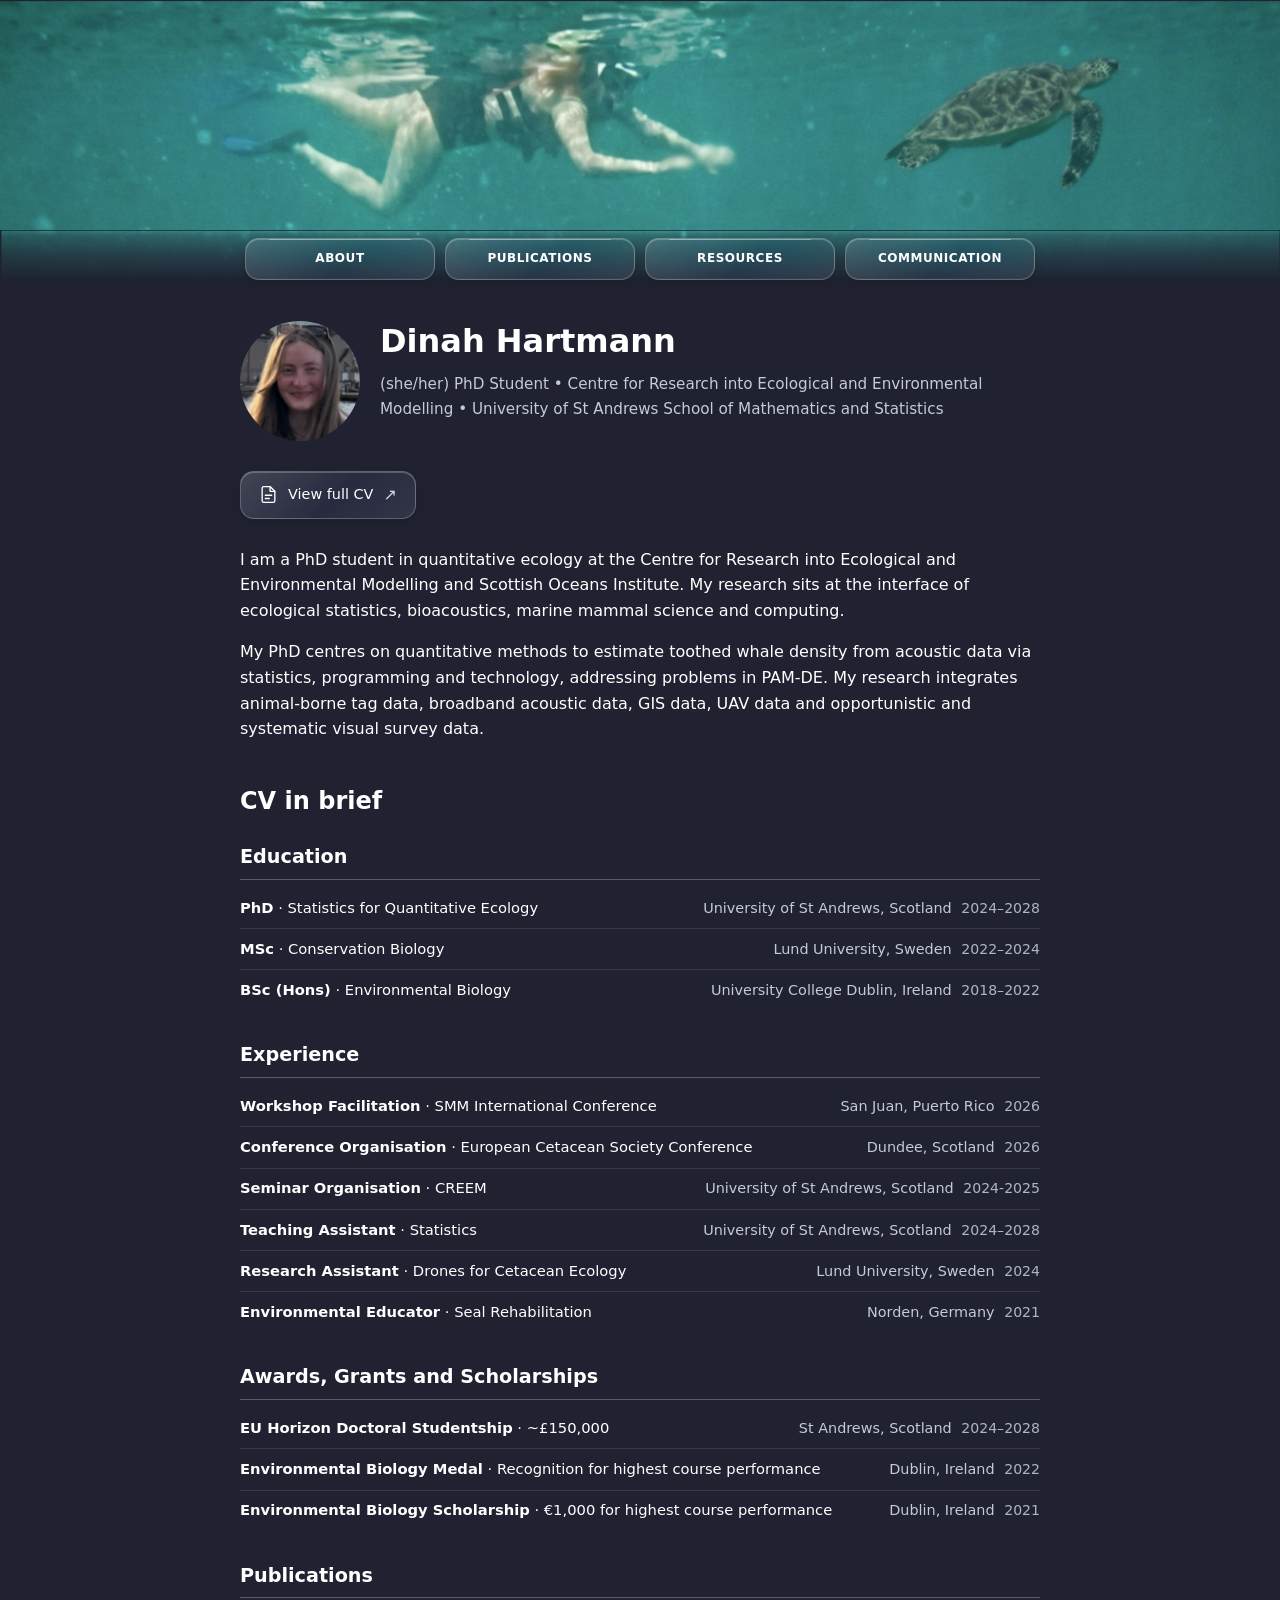
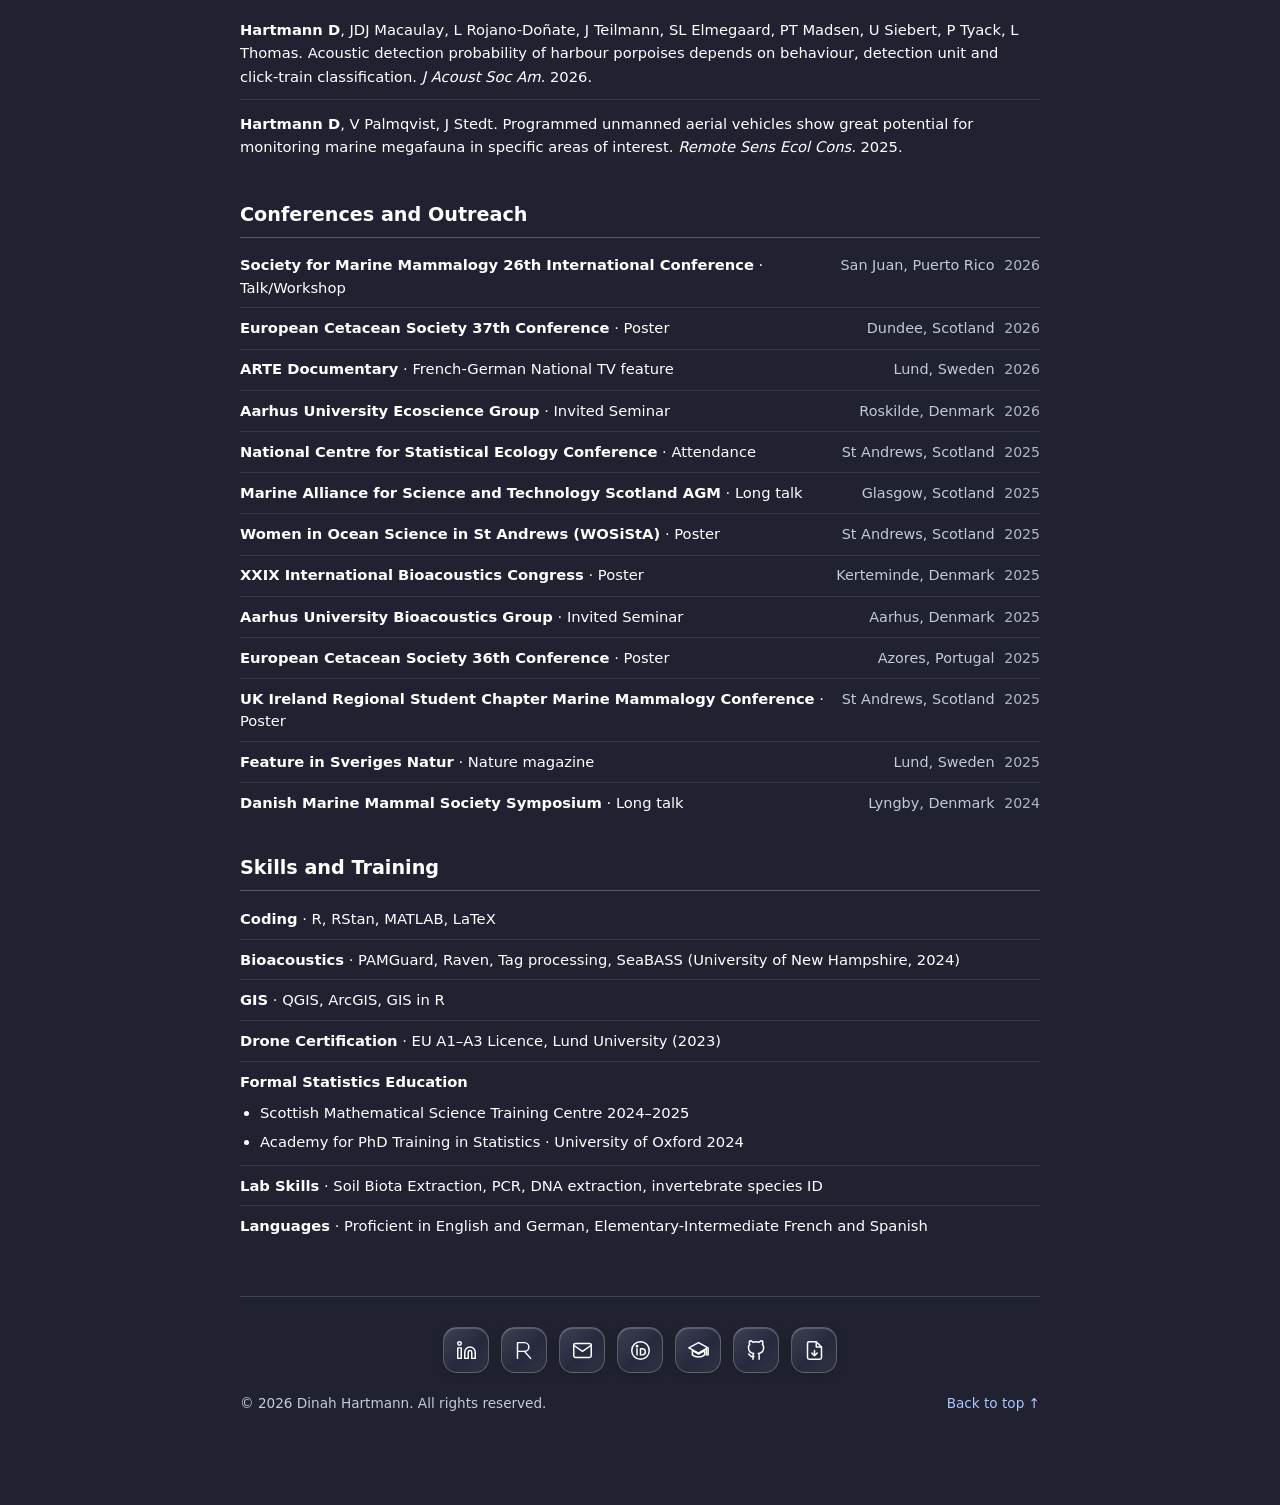
==== commit 9c55b28c: "Refine PhD research description in index.html Revised description of PhD research focus for clarity." ====
--- a/index.html
+++ b/index.html
@@ -70,7 +70,7 @@
   </p>
 
   <p>
-  My PhD centres on quantitative methods to estimate toothed whale density from acoustic data via ecological statistics, programming and technology to address challenges in PAM-DE.
+  My PhD centres on quantitative methods to estimate toothed whale density from acoustic data via statistics, programming and technology, addressing problems in PAM-DE.
 My research integrates animal-borne tag data,
     broadband acoustic data, GIS data, UAV data and opportunistic and
     systematic visual survey data. 
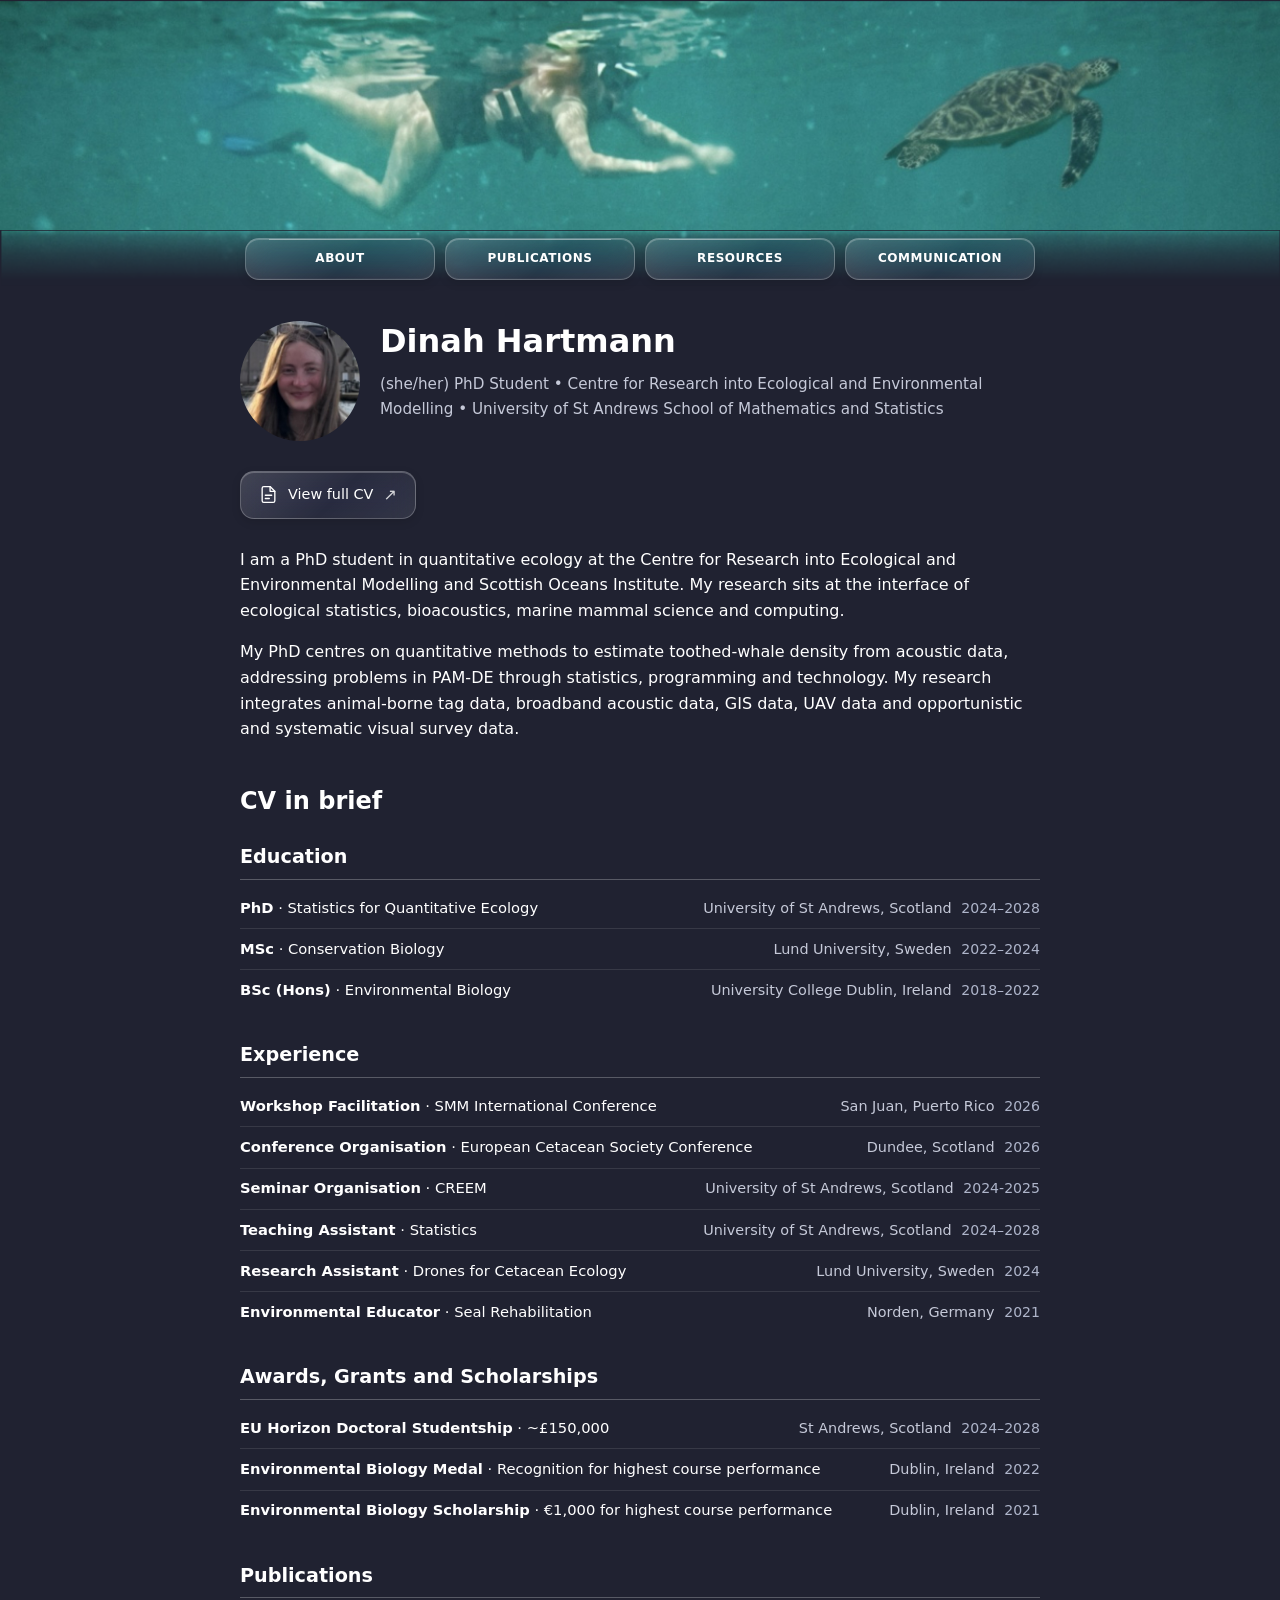
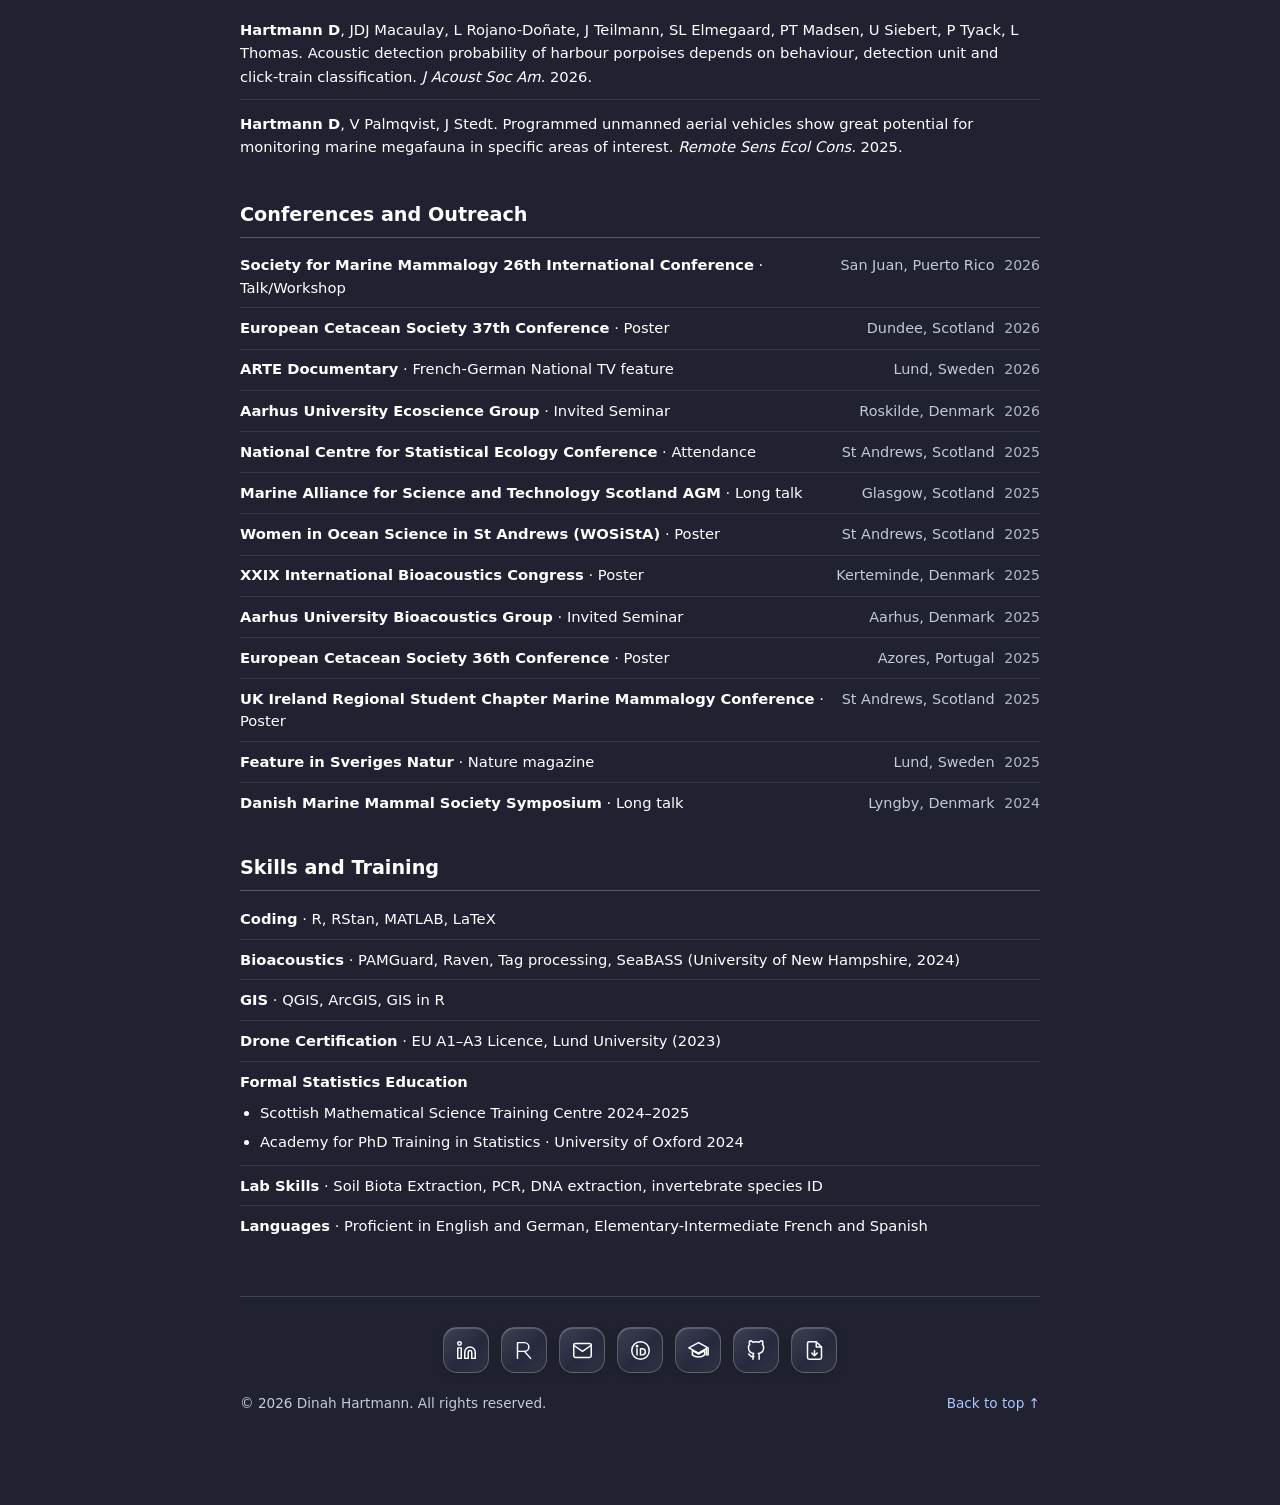
==== commit 9fd0d5ce: "Refine PhD description for clarity and accuracy Corrected hyphenation in 'toothed-whale' and improve" ====
--- a/index.html
+++ b/index.html
@@ -70,7 +70,7 @@
   </p>
 
   <p>
-  My PhD centres on quantitative methods to estimate toothed whale density from acoustic data via statistics, programming and technology, addressing problems in PAM-DE.
+    My PhD centres on quantitative methods to estimate toothed-whale density from acoustic data, addressing problems in PAM-DE through statistics, programming and technology.
 My research integrates animal-borne tag data,
     broadband acoustic data, GIS data, UAV data and opportunistic and
     systematic visual survey data. 
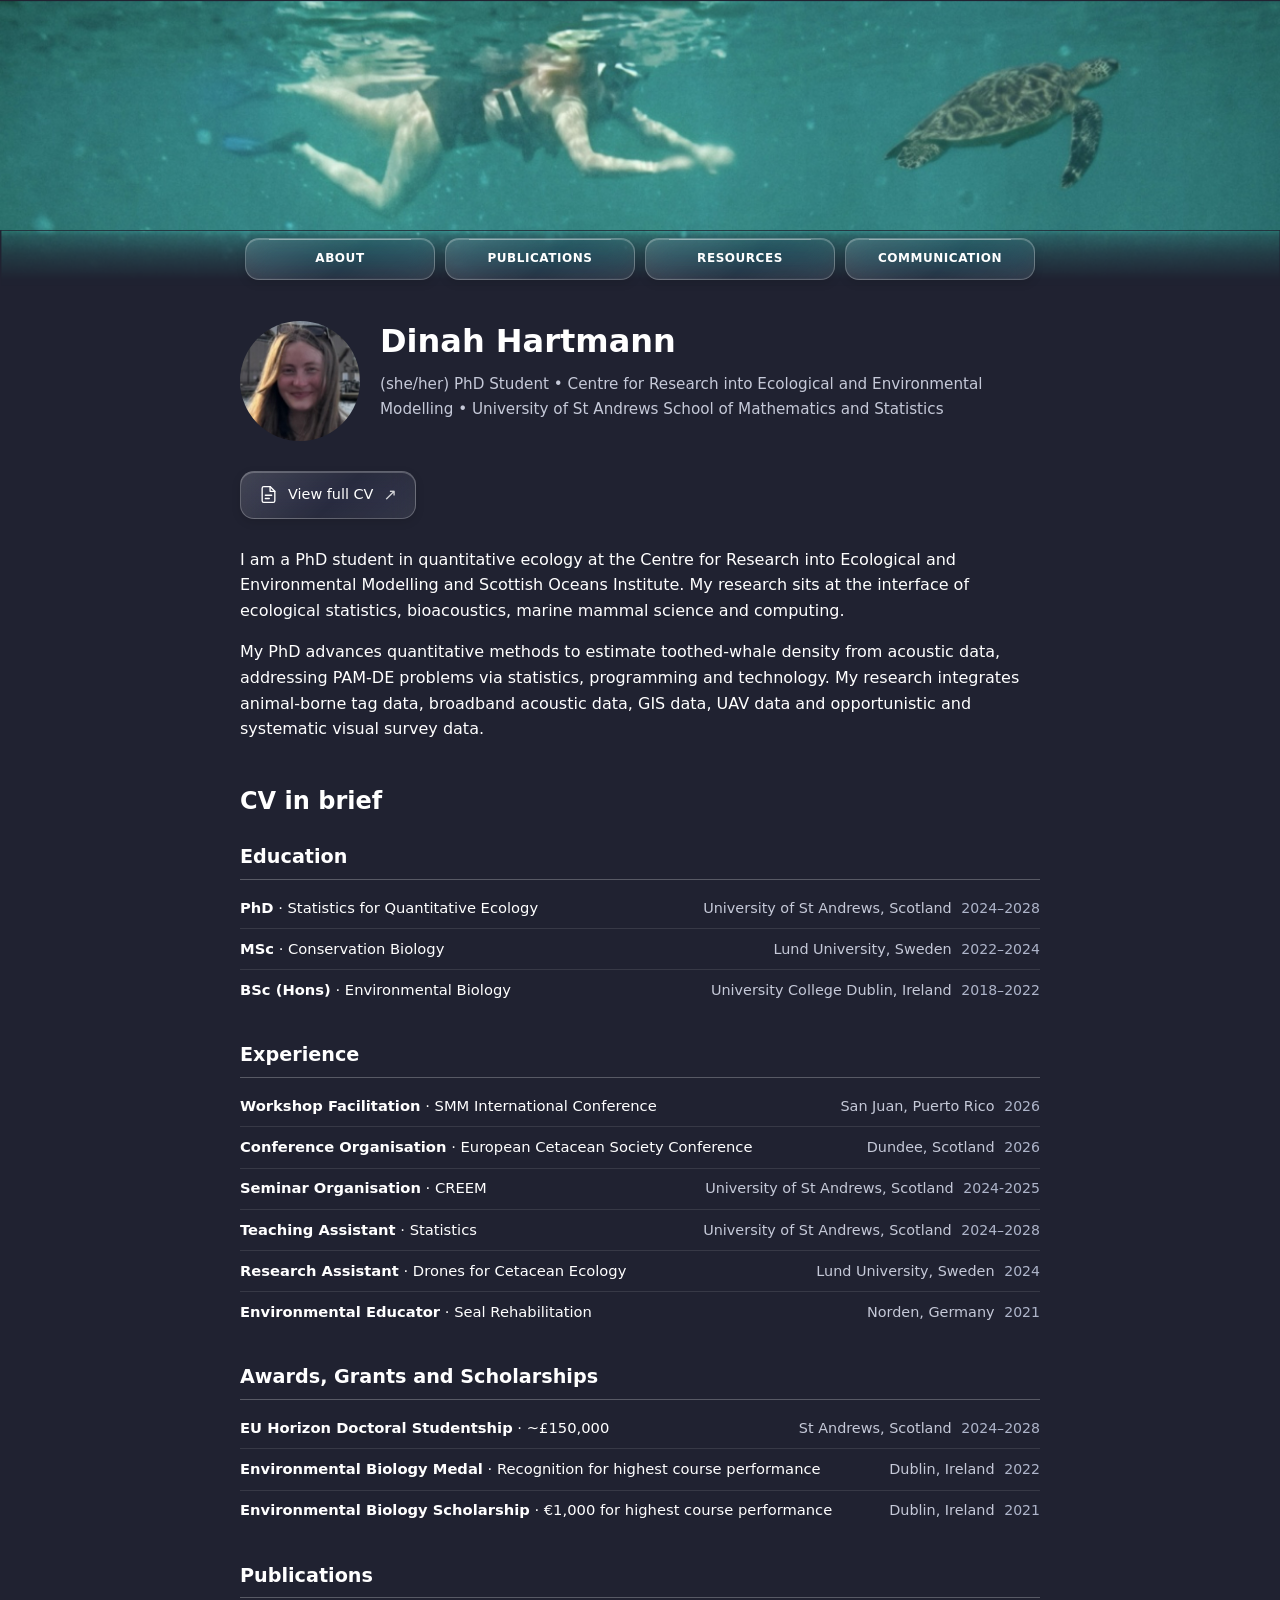
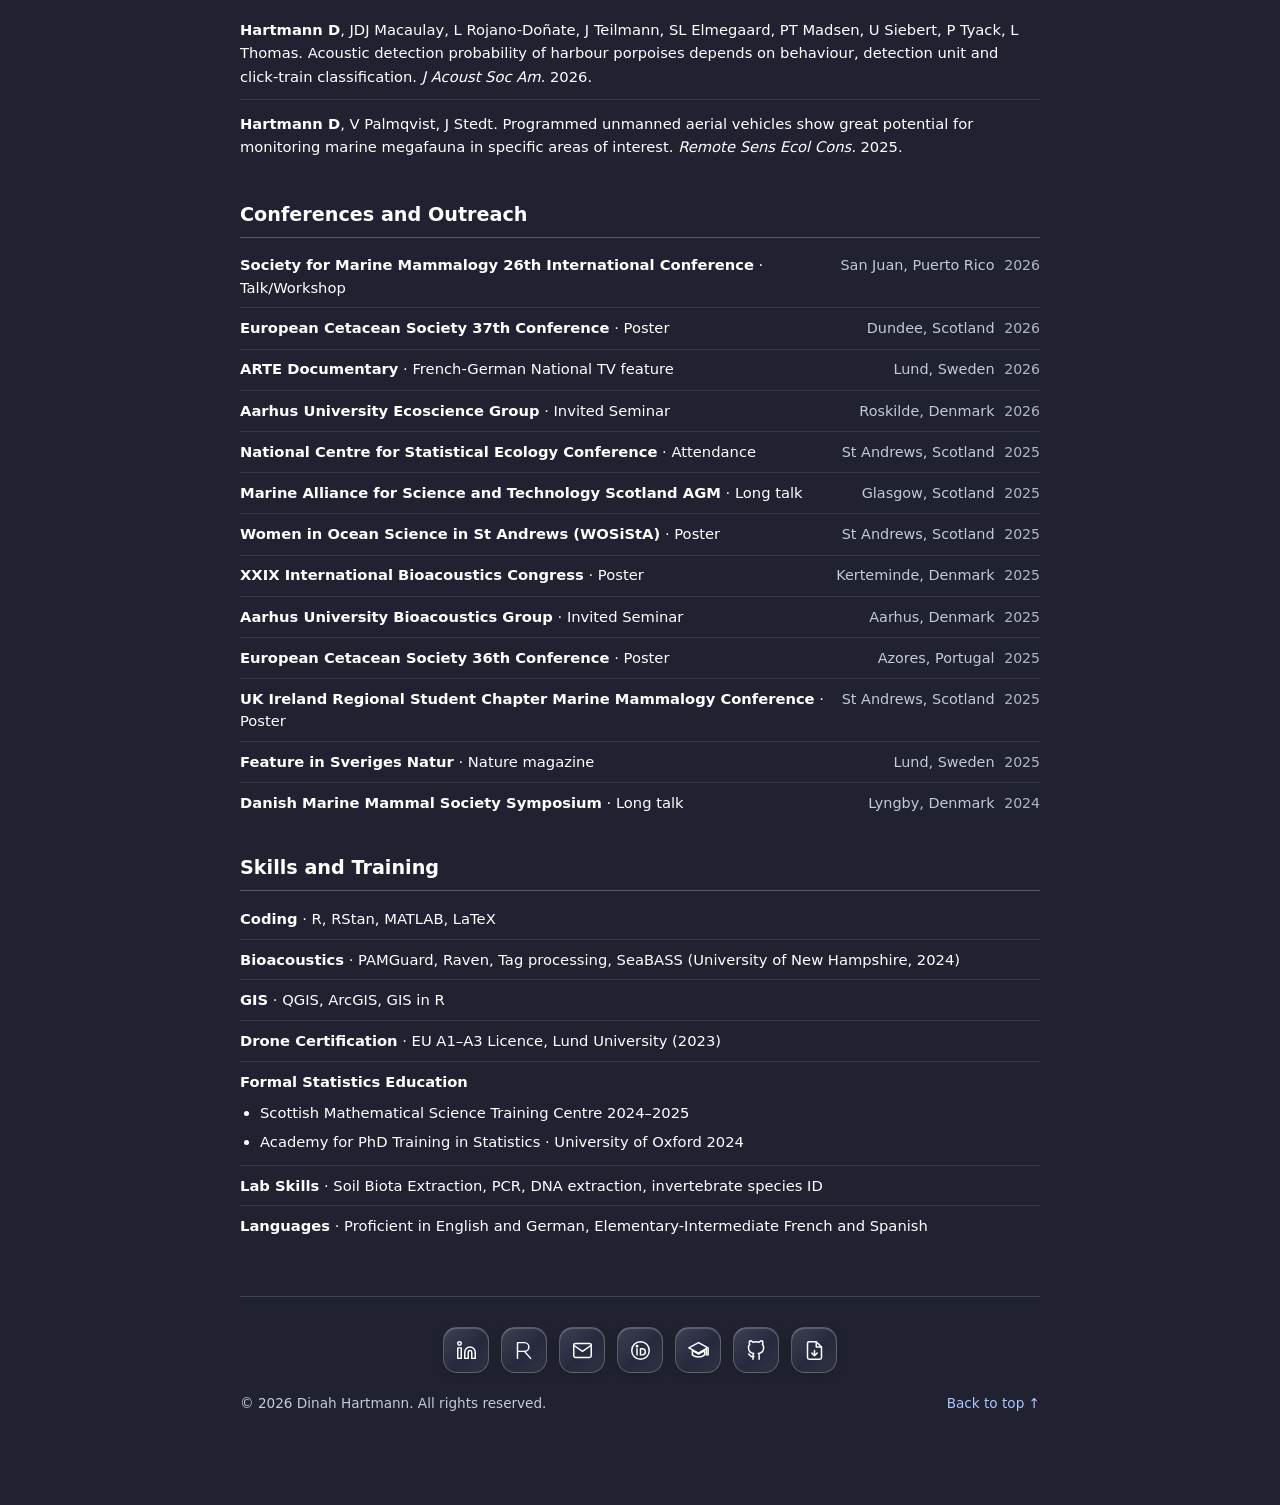
==== commit 09b6e8f9: "Refine PhD description for clarity and precision" ====
--- a/index.html
+++ b/index.html
@@ -70,7 +70,7 @@
   </p>
 
   <p>
-    My PhD centres on quantitative methods to estimate toothed-whale density from acoustic data, addressing problems in PAM-DE through statistics, programming and technology.
+    My PhD advances quantitative methods to estimate toothed-whale density from acoustic data, addressing PAM-DE problems via statistics, programming and technology.
 My research integrates animal-borne tag data,
     broadband acoustic data, GIS data, UAV data and opportunistic and
     systematic visual survey data. 
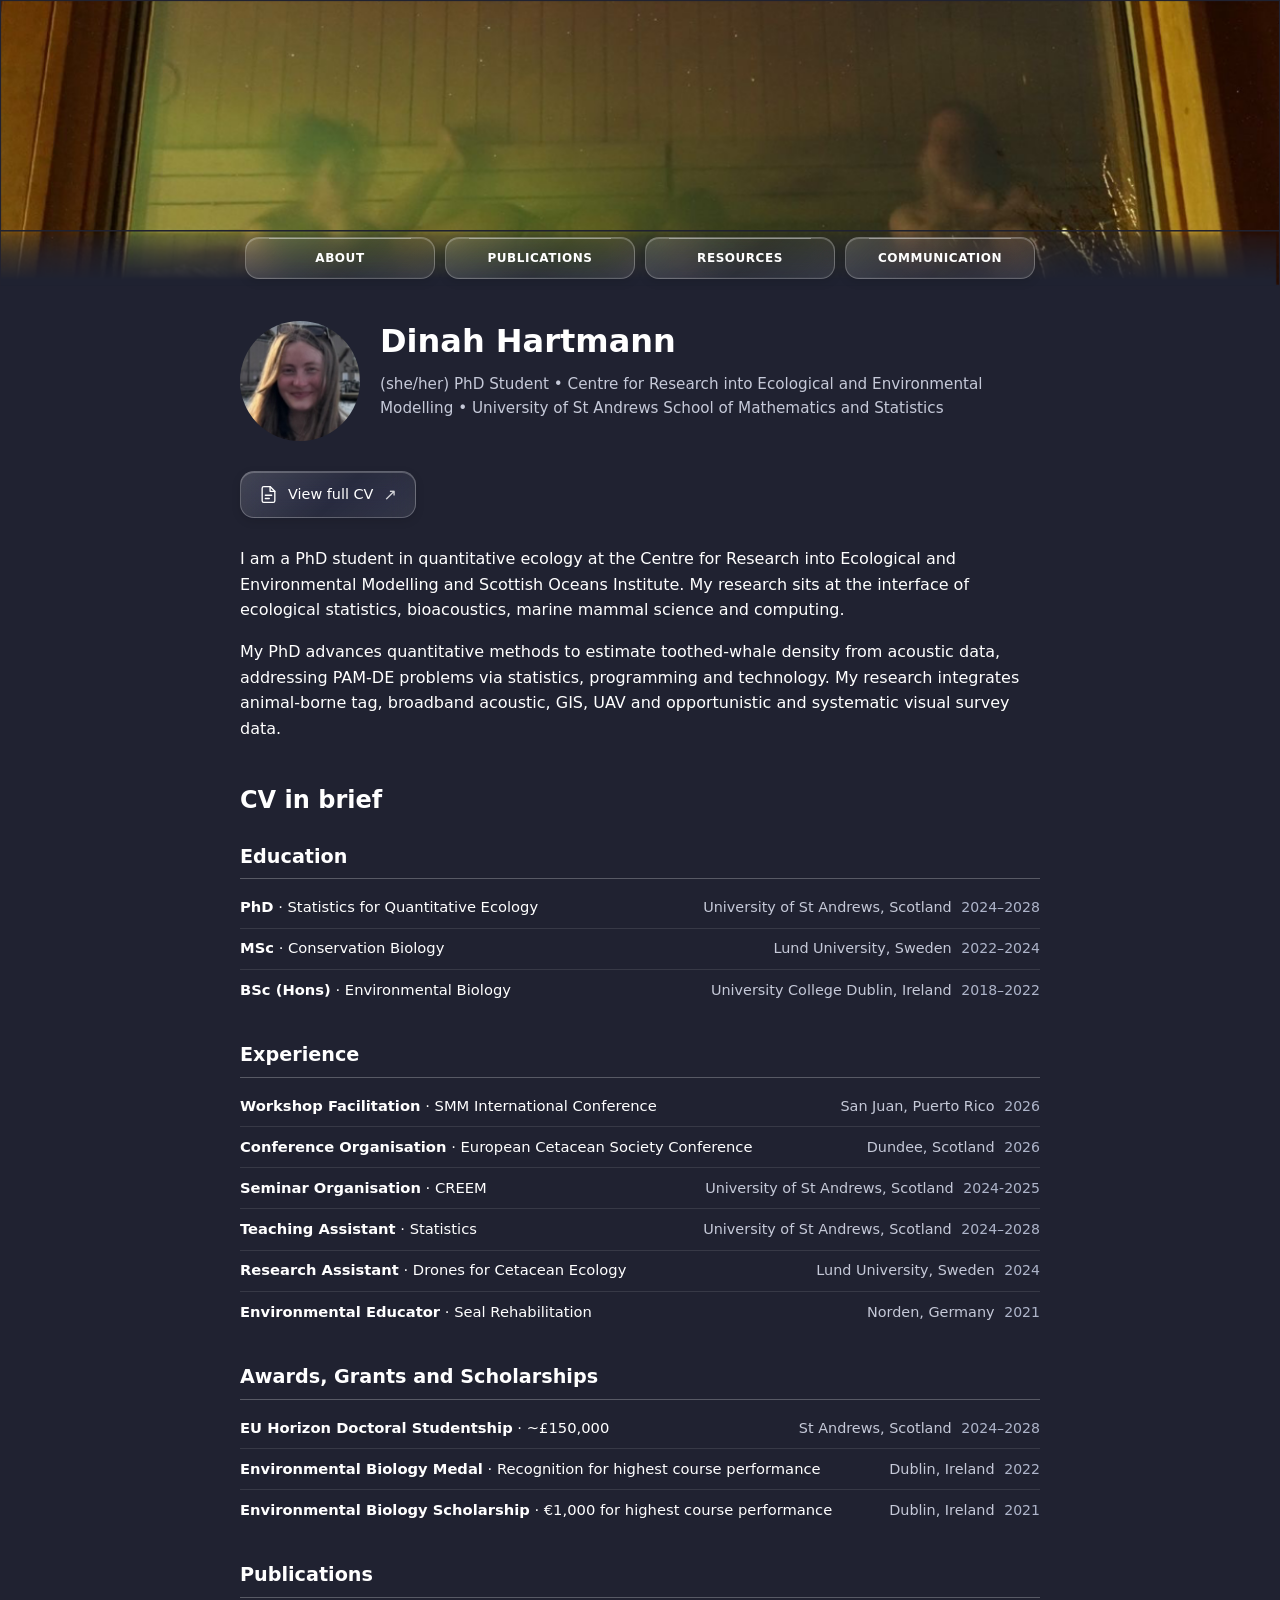
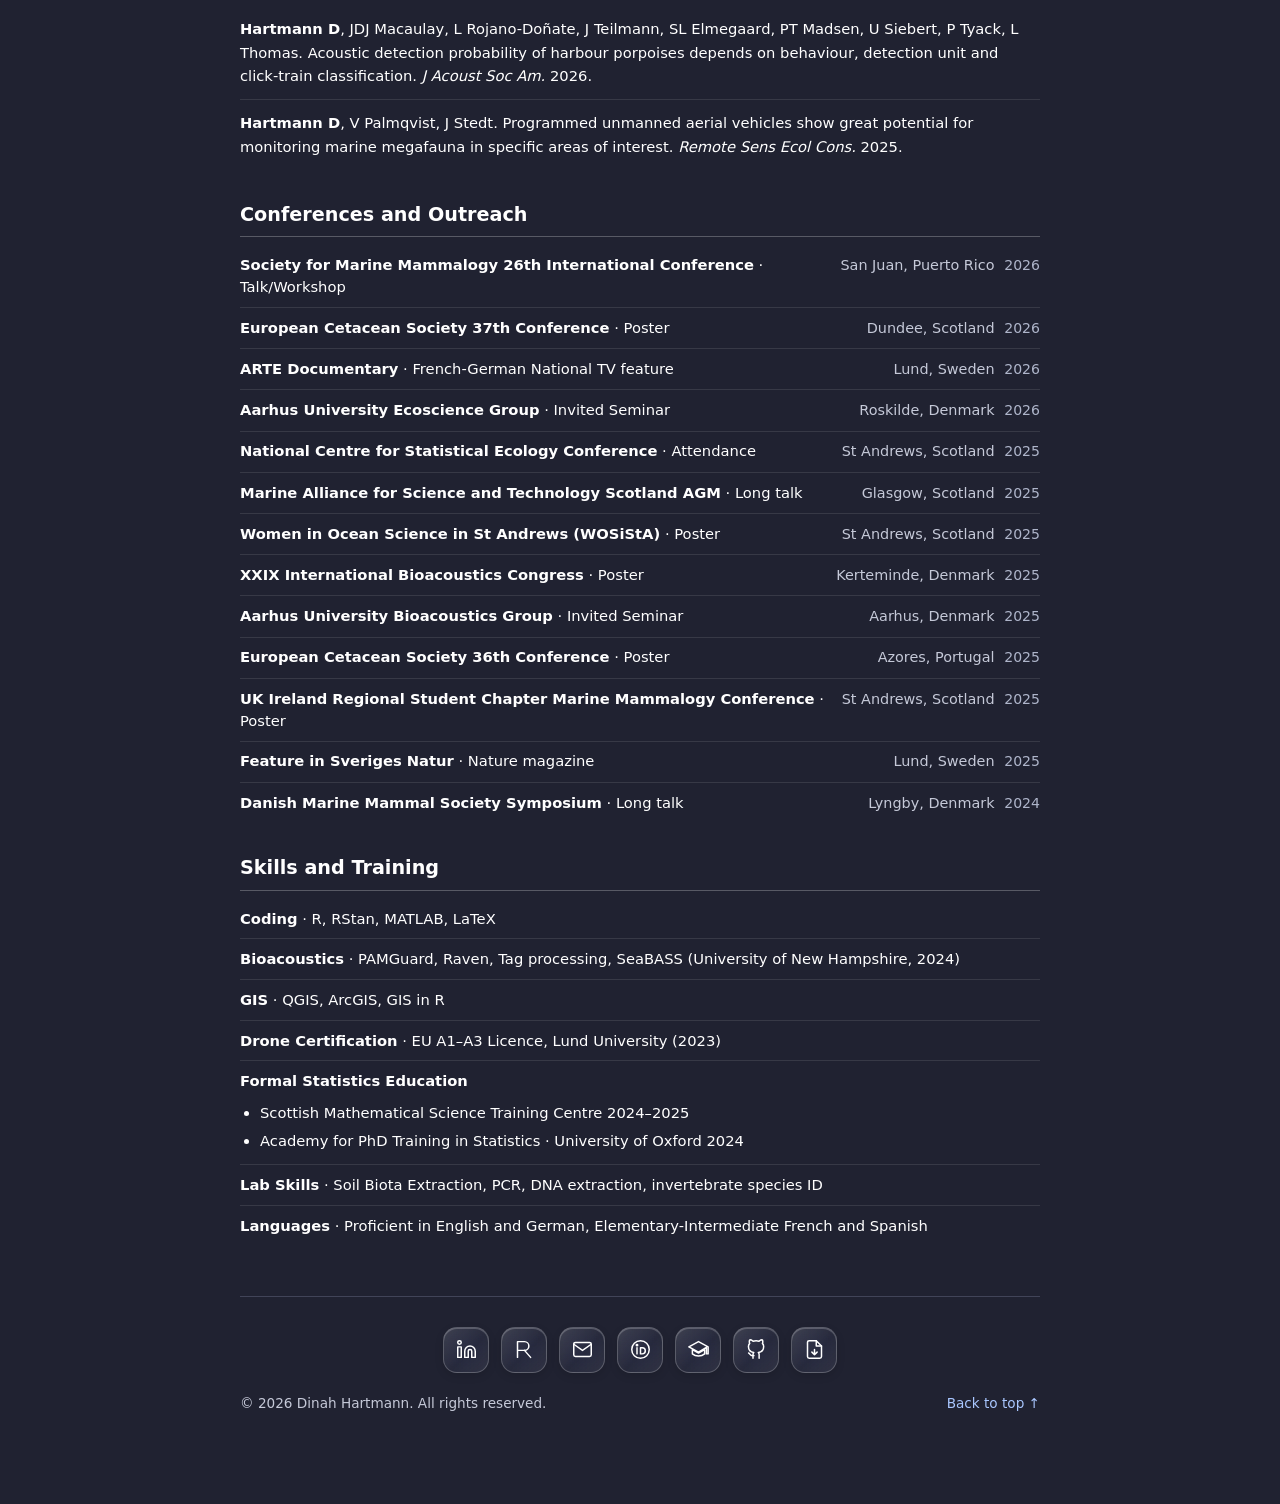
==== commit 36e769f7: "Refactor research data integration description Condense the description of research data integration" ====
--- a/index.html
+++ b/index.html
@@ -71,9 +71,7 @@
 
   <p>
     My PhD advances quantitative methods to estimate toothed-whale density from acoustic data, addressing PAM-DE problems via statistics, programming and technology.
-My research integrates animal-borne tag data,
-    broadband acoustic data, GIS data, UAV data and opportunistic and
-    systematic visual survey data. 
+    My research integrates animal-borne tag, broadband acoustic, GIS, UAV and opportunistic and systematic visual survey data.
 
 <section class="mini-cv">
 
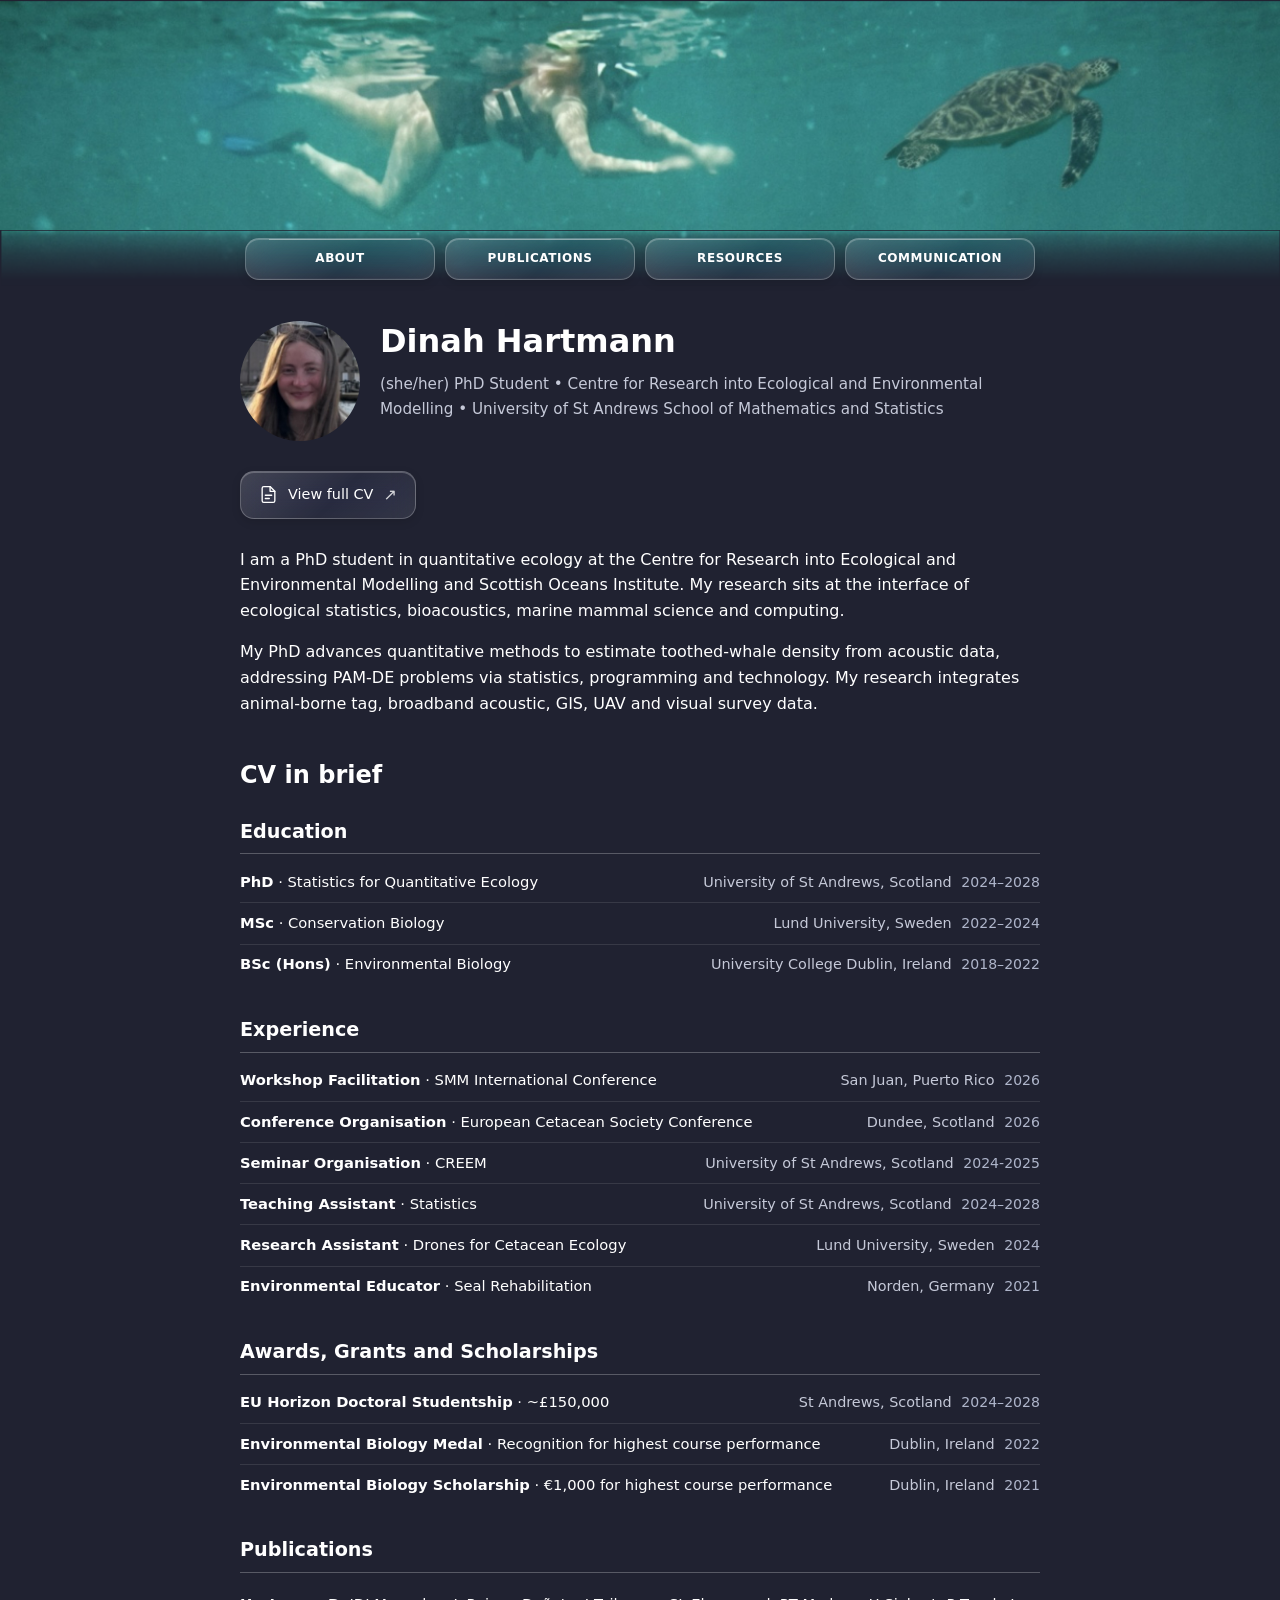
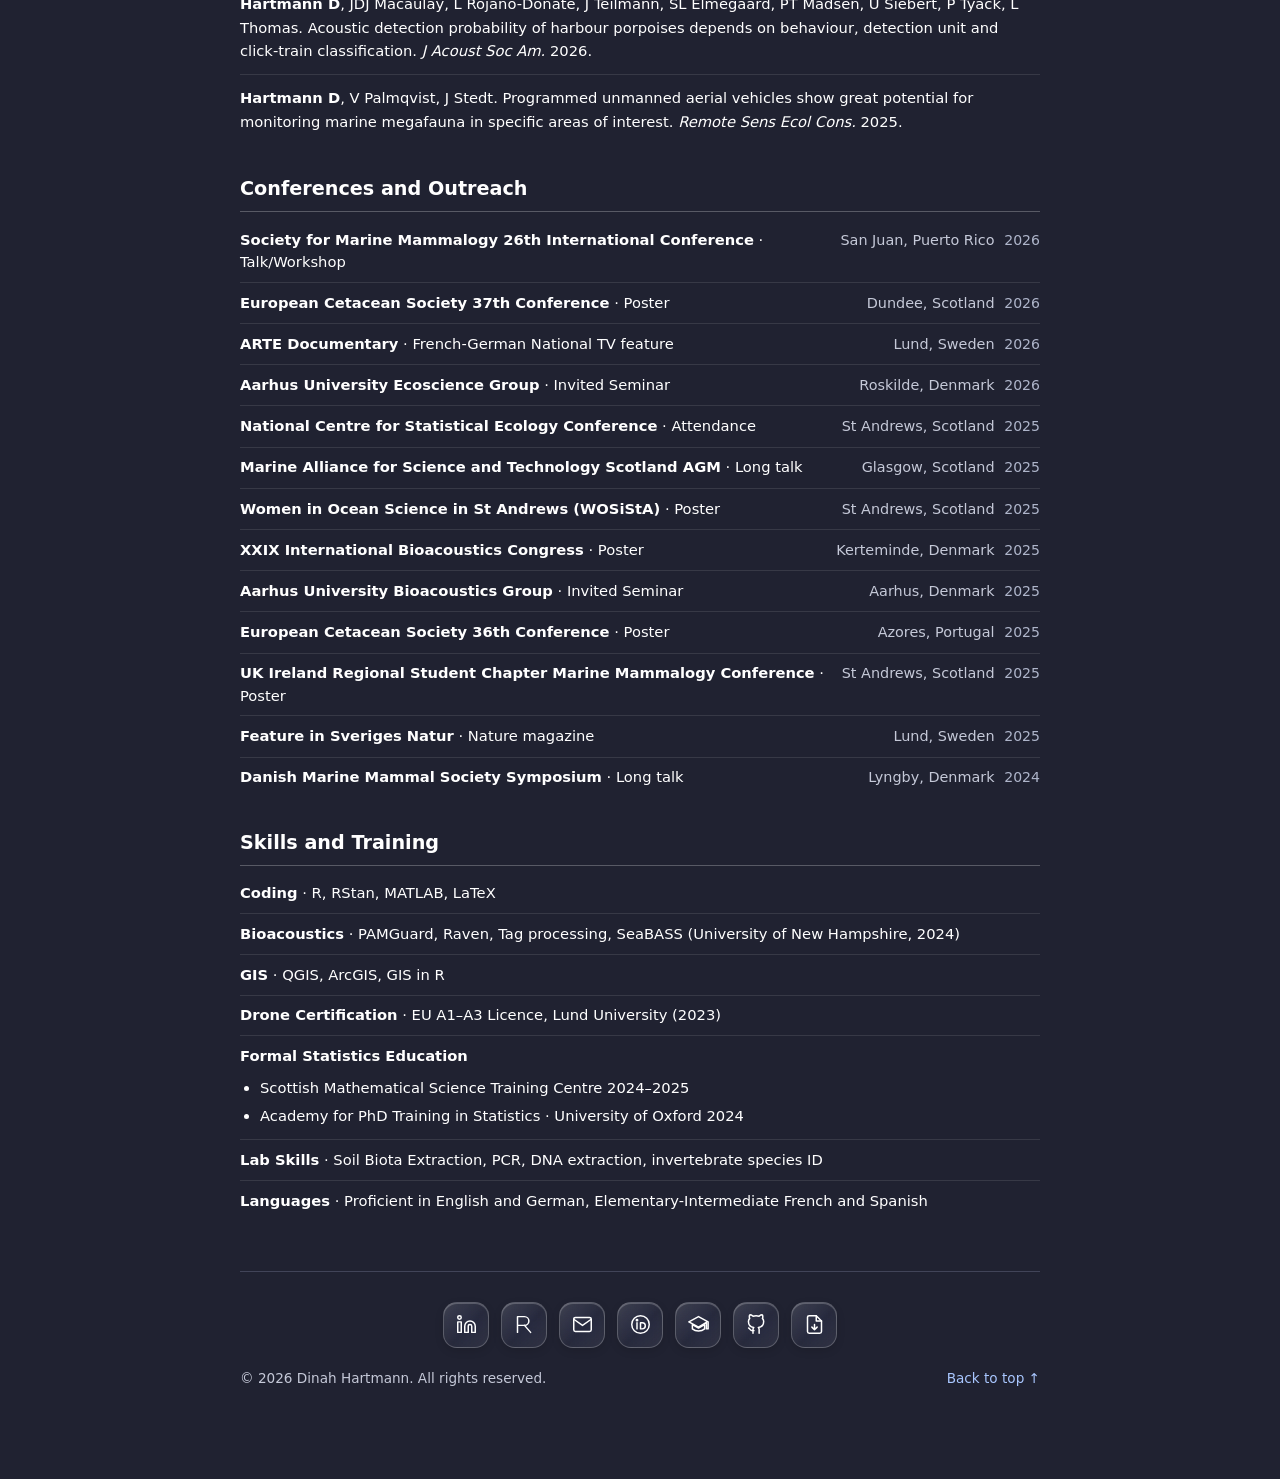
==== commit 924504b5: "Update index.html" ====
--- a/index.html
+++ b/index.html
@@ -71,7 +71,7 @@
 
   <p>
     My PhD advances quantitative methods to estimate toothed-whale density from acoustic data, addressing PAM-DE problems via statistics, programming and technology.
-    My research integrates animal-borne tag, broadband acoustic, GIS, UAV and opportunistic and systematic visual survey data.
+    My research integrates animal-borne tag, broadband acoustic, GIS, UAV and visual survey data.
 
 <section class="mini-cv">
 
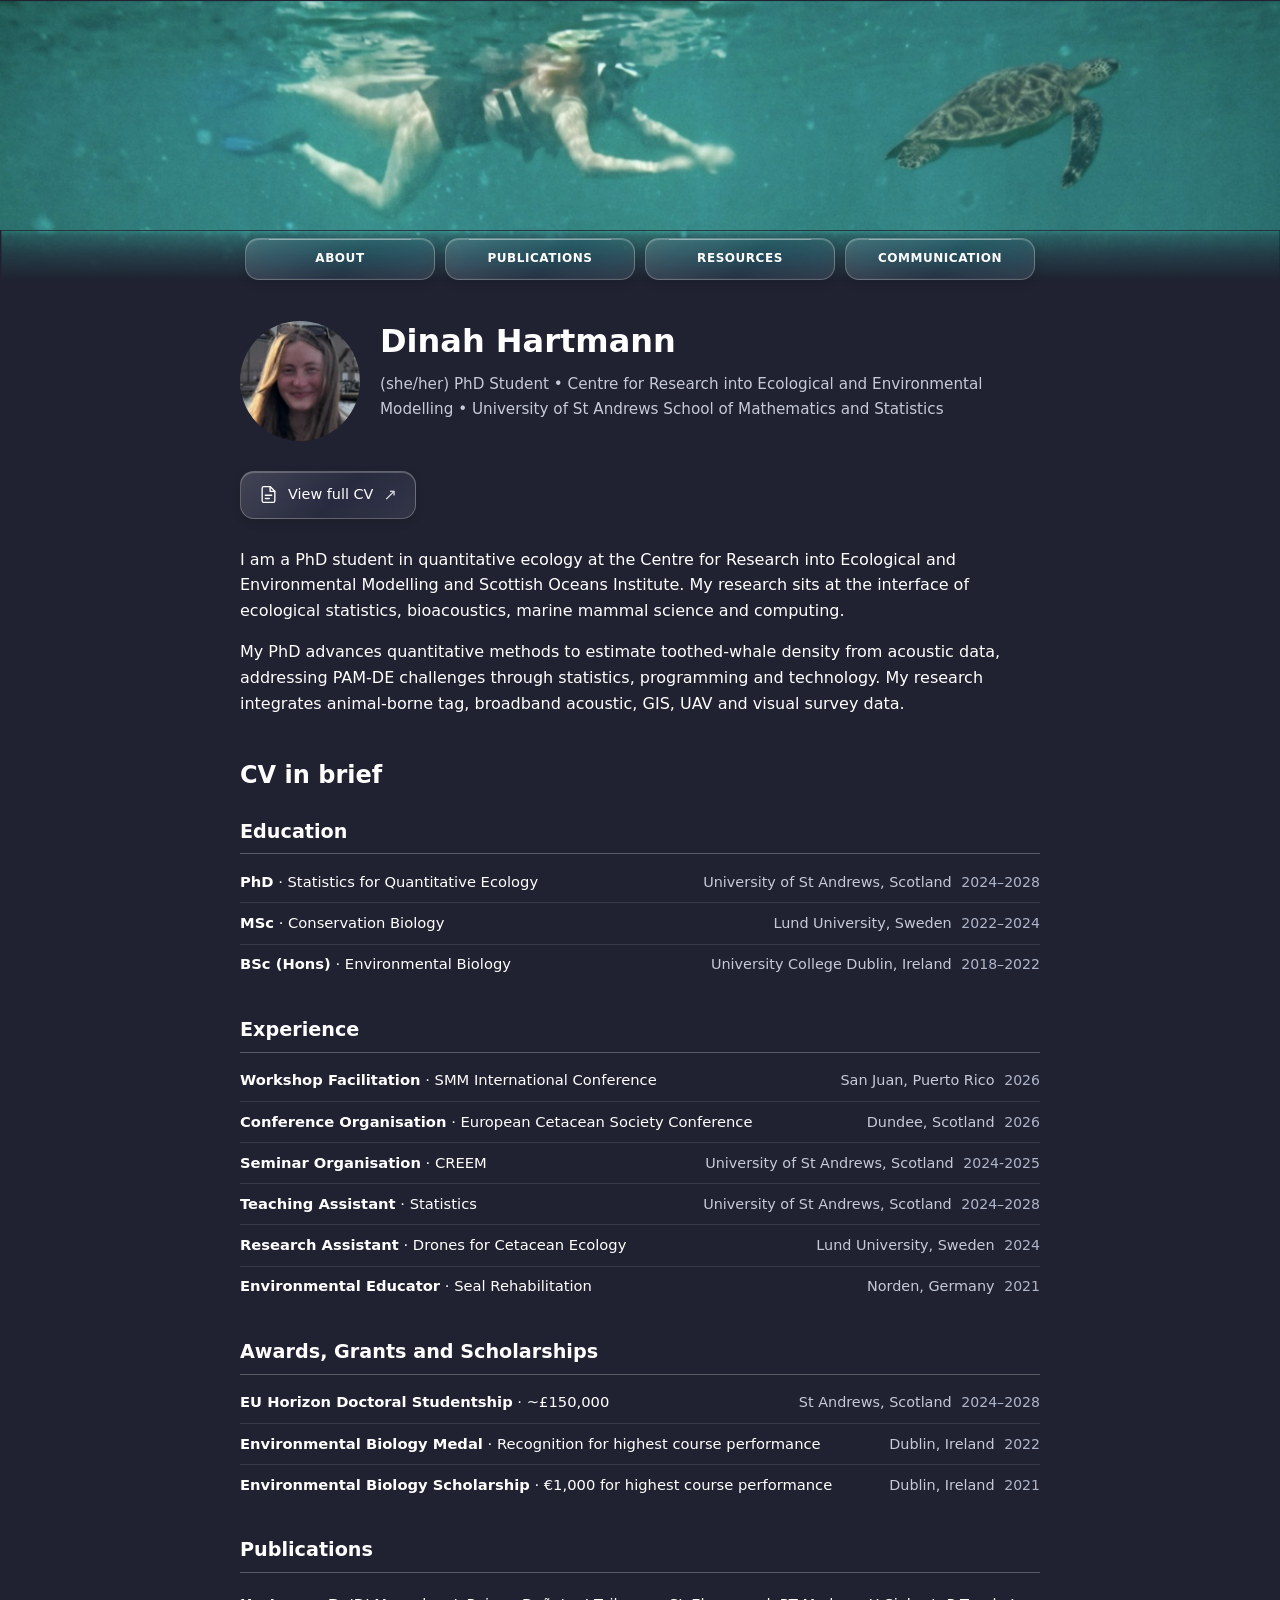
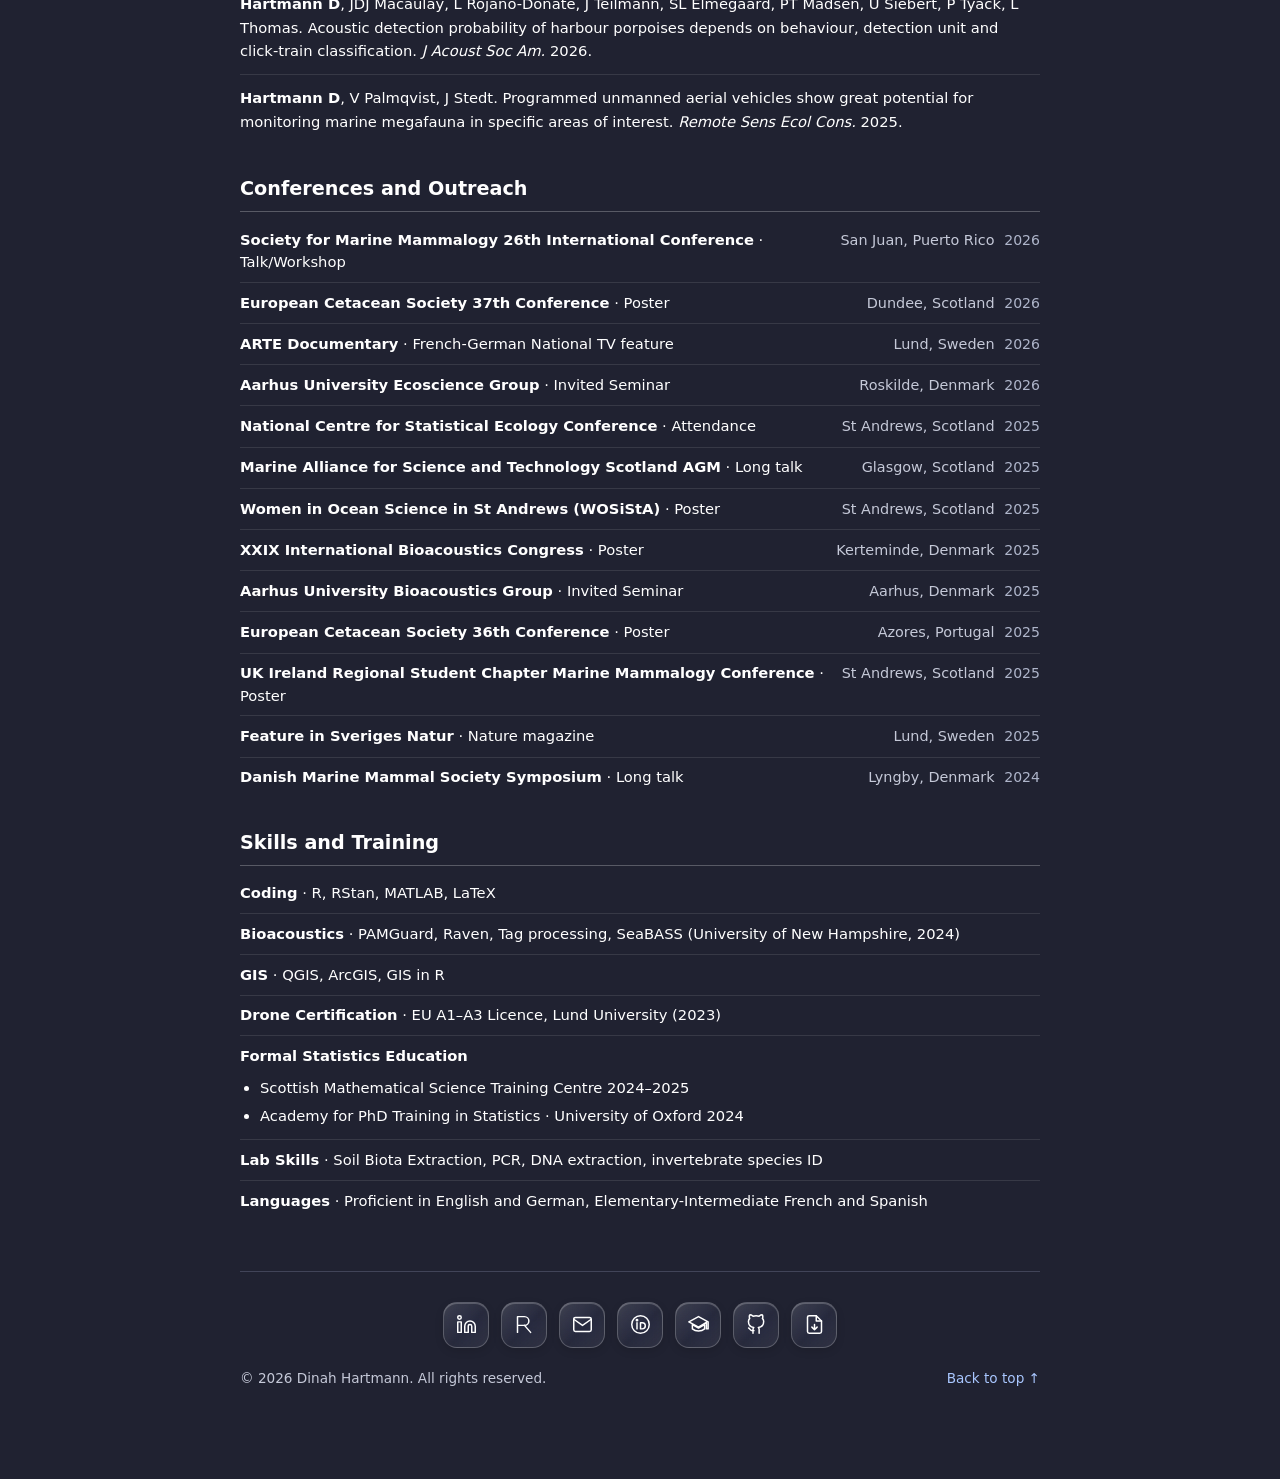
==== commit ddc0fb54: "Update index.html" ====
--- a/index.html
+++ b/index.html
@@ -70,7 +70,7 @@
   </p>
 
   <p>
-    My PhD advances quantitative methods to estimate toothed-whale density from acoustic data, addressing PAM-DE problems via statistics, programming and technology.
+    My PhD advances quantitative methods to estimate toothed-whale density from acoustic data, addressing PAM-DE challenges through statistics, programming and technology.
     My research integrates animal-borne tag, broadband acoustic, GIS, UAV and visual survey data.
 
 <section class="mini-cv">
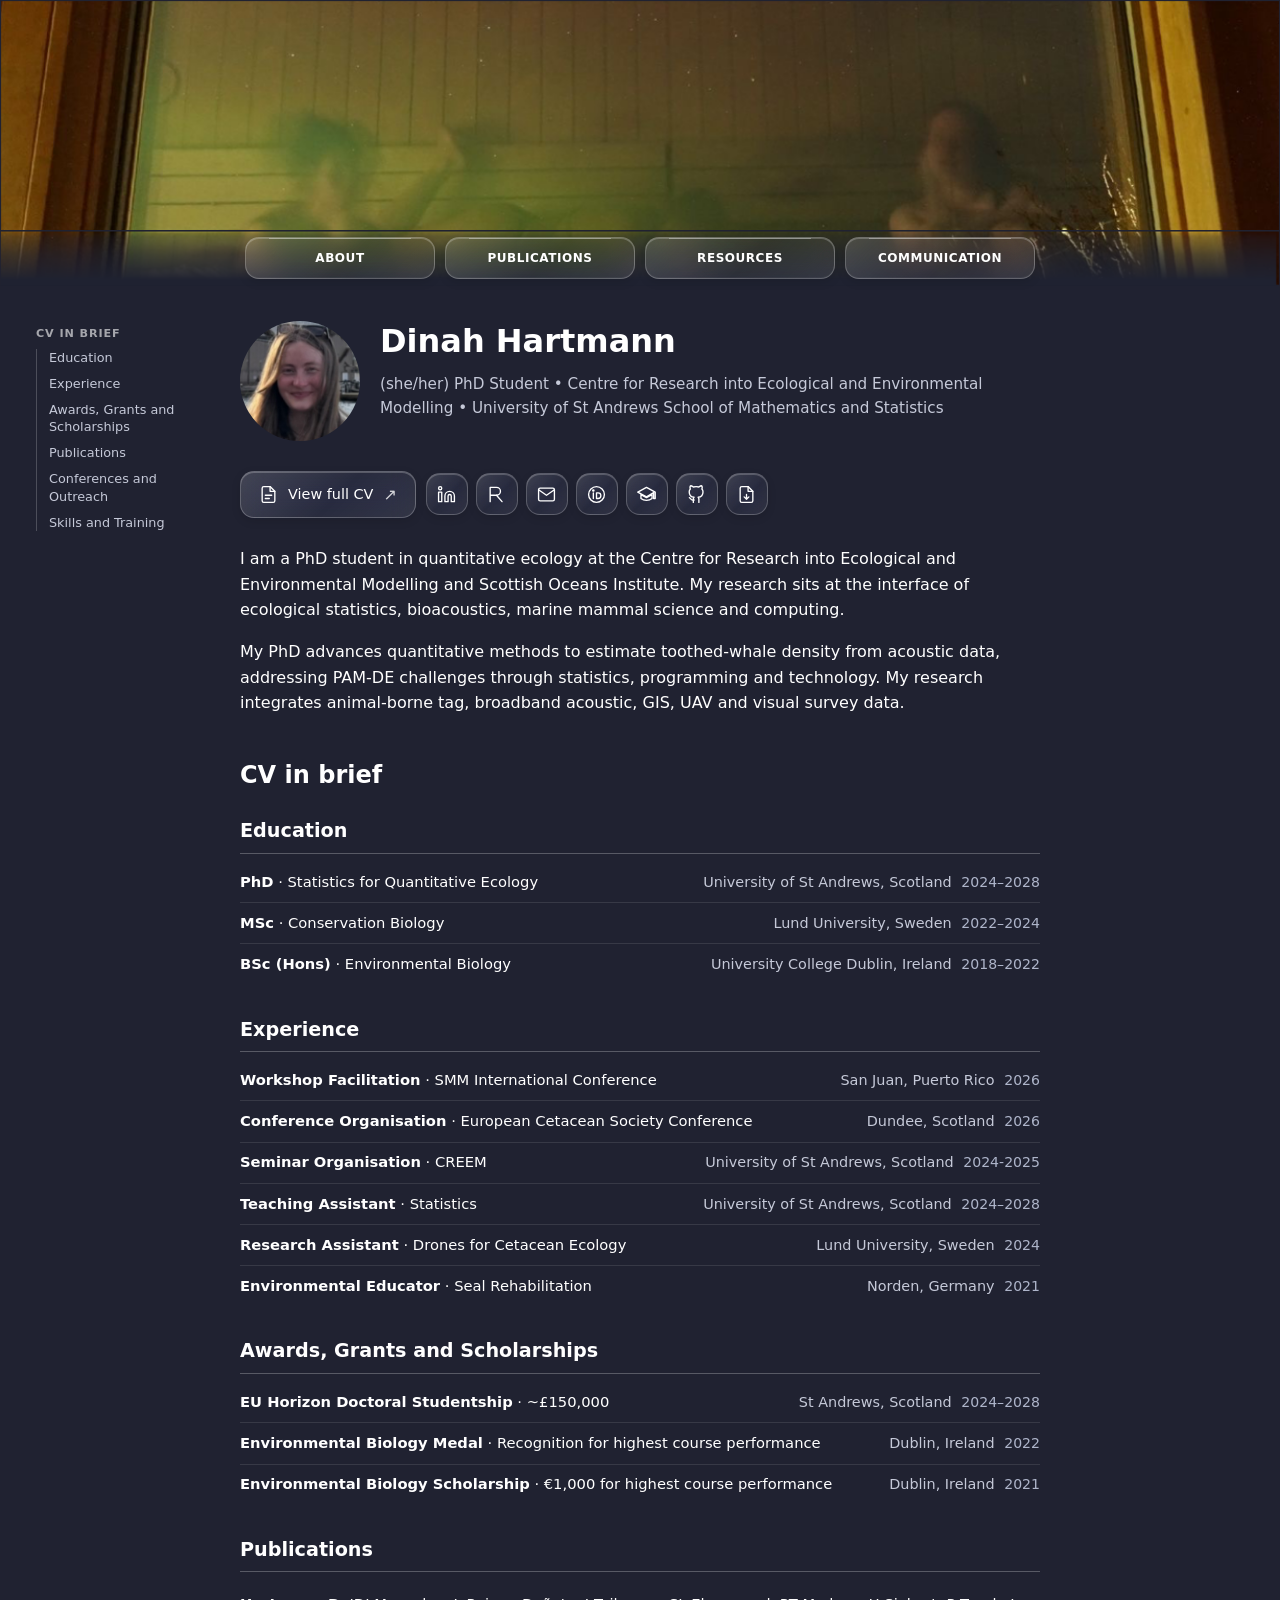
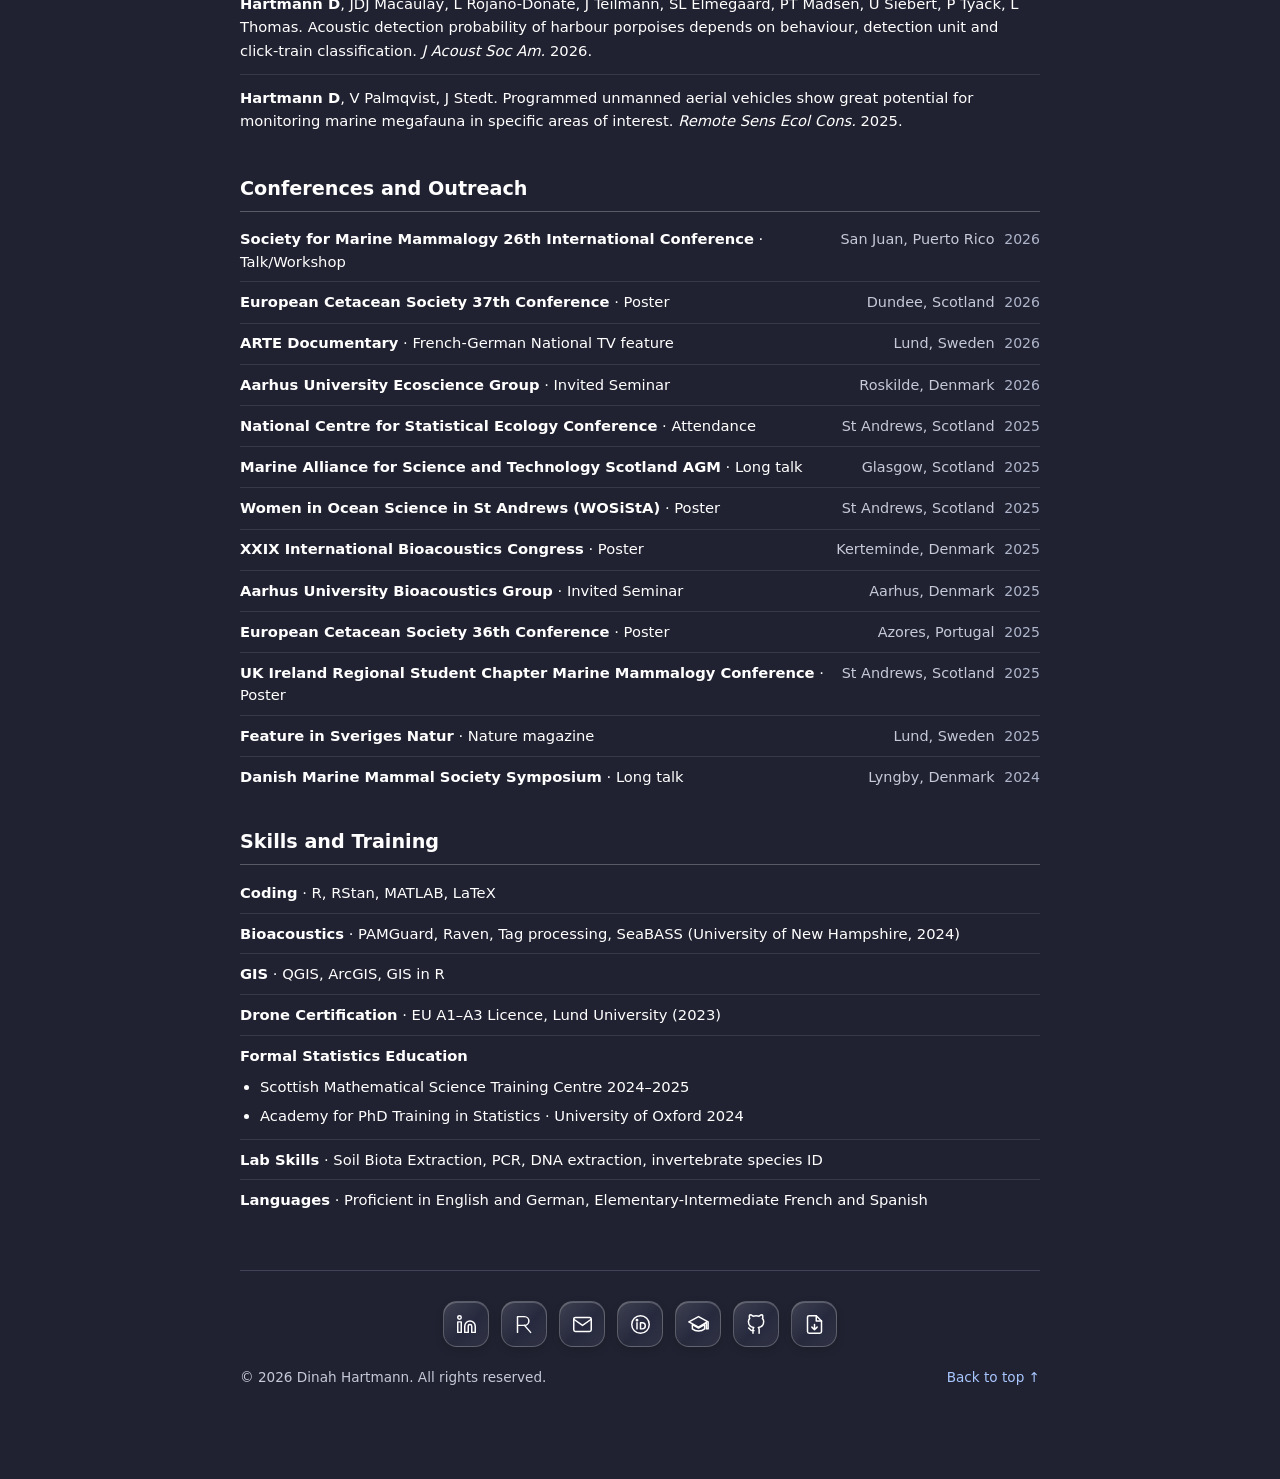
==== commit 22897b48: "Implement left-hand CV links and footer icon buttons Added left-hand CV section links and icon butto" ====
--- a/index.html
+++ b/index.html
@@ -9,6 +9,91 @@
   <script>
     if (Math.random() < 0.5) document.documentElement.classList.add('snork');
   </script>
+
+  <!-- Left-hand CV links + icon buttons next to "View full CV".
+       Same side-menu rules as publications.html; move into style.css once you're happy. -->
+  <style>
+    .content {
+      position: relative;      /* anchor for the side menu */
+    }
+
+    /* ---------- Icon buttons beside "View full CV" ---------- */
+    .cv-button-container {
+      display: flex;
+      flex-wrap: wrap;
+      align-items: center;
+      gap: 10px;
+    }
+
+    .cv-button-container .footer-links {
+      justify-content: flex-start;
+      gap: 8px;
+      margin: 0;
+    }
+
+    /* Same height as the View full CV button */
+    .cv-button-container .footer-links a {
+      width: 42px;
+      height: 42px;
+    }
+
+    .cv-button-container .footer-links a svg {
+      width: 19px;
+      height: 19px;
+    }
+
+    /* ---------- Left-hand "On this page" menu ---------- */
+    .page-toc {
+      position: absolute;
+      top: 2.5rem;             /* line up with the top of the page content */
+      bottom: 0;
+      right: 100%;             /* sits in the empty space left of the content */
+      width: 10rem;
+      margin-right: 1.5rem;
+    }
+
+    .page-toc nav {
+      position: sticky;
+      /* just below the sticky site nav (its height scales with the window) */
+      top: calc(100vw * 123 / 2809 + 1.75rem);
+      font-size: 0.8rem;
+      line-height: 1.35;
+    }
+
+    .page-toc .toc-label {
+      margin: 0 0 0.5rem;
+      font-size: 0.7rem;
+      font-weight: 600;
+      letter-spacing: 0.08em;
+      text-transform: uppercase;
+      opacity: 0.6;
+    }
+
+    .page-toc ul {
+      list-style: none;
+      margin: 0;
+      padding: 0 0 0 0.75rem;
+      border-left: 1px solid color-mix(in srgb, currentColor 20%, transparent);
+    }
+
+    .page-toc li + li {
+      margin-top: 0.55rem;
+    }
+
+    .page-toc a {
+      color: #c5c9d8;
+      text-decoration: none;
+    }
+
+    .page-toc a:hover {
+      color: #ffffff;
+    }
+
+    /* Not enough room left of the 840px column: hide the side menu */
+    @media (max-width: 1260px) {
+      .page-toc { display: none; }
+    }
+  </style>
 </head>
 <body>
 <a id="top"></a>
@@ -30,6 +115,21 @@
 </nav>
 
 <main class="content">
+
+  <!-- Left-hand CV section links -->
+  <aside class="page-toc">
+    <nav aria-label="CV sections">
+      <p class="toc-label">CV in brief</p>
+      <ul>
+        <li><a href="#education">Education</a></li>
+        <li><a href="#experience">Experience</a></li>
+        <li><a href="#awards">Awards, Grants and Scholarships</a></li>
+        <li><a href="#cv-publications">Publications</a></li>
+        <li><a href="#conferences">Conferences and Outreach</a></li>
+        <li><a href="#skills">Skills and Training</a></li>
+      </ul>
+    </nav>
+  </aside>
 
   <div class="profile-header">
     <img
@@ -63,6 +163,75 @@
       View full CV
       <span class="cv-external">↗</span>
     </a>
+
+    <!-- Same icon buttons as the footer -->
+    <div class="footer-links">
+
+      <a href="https://www.linkedin.com/in/dinah-hartmann-322321293/"
+         target="_blank" rel="noopener noreferrer"
+         aria-label="LinkedIn" title="LinkedIn">
+        <svg viewBox="0 0 24 24" aria-hidden="true">
+          <path d="M16 8a6 6 0 0 1 6 6v7h-4v-7a2 2 0 0 0-4 0v7h-4v-7a6 6 0 0 1 6-6Z"/>
+          <rect x="2" y="9" width="4" height="12"/>
+          <circle cx="4" cy="4" r="2"/>
+        </svg>
+      </a>
+
+      <a href="https://www.researchgate.net/profile/Dinah-Hartmann?ev=hdr_xprf"
+         target="_blank" rel="noopener noreferrer"
+         aria-label="ResearchGate" title="ResearchGate">
+        <svg viewBox="0 0 24 24" aria-hidden="true">
+          <path d="M4 21V3h8a5 5 0 0 1 0 10H4"/>
+          <path d="m12 13 7 8"/>
+        </svg>
+      </a>
+
+      <a href="mailto:djh38@st-andrews.ac.uk"
+         aria-label="Email" title="Email">
+        <svg viewBox="0 0 24 24" aria-hidden="true">
+          <rect x="2" y="4" width="20" height="16" rx="2"/>
+          <path d="m22 6-10 7L2 6"/>
+        </svg>
+      </a>
+
+      <a href="https://orcid.org/0009-0005-0654-8477"
+         target="_blank" rel="noopener noreferrer"
+         aria-label="ORCID" title="ORCID">
+        <svg viewBox="0 0 24 24" aria-hidden="true">
+          <circle cx="12" cy="12" r="10"/>
+          <path d="M8 10v7"/>
+          <circle cx="8" cy="7" r="0.8" fill="currentColor"/>
+          <path d="M12 10v7M12 10h2a3.5 3.5 0 0 1 0 7h-2"/>
+        </svg>
+      </a>
+
+      <a href="https://scholar.google.com/citations?user=1W9_pBoAAAAJ&amp;hl=en&amp;authuser=1"
+         target="_blank" rel="noopener noreferrer"
+         aria-label="Google Scholar" title="Google Scholar">
+        <svg viewBox="0 0 24 24" aria-hidden="true">
+          <path d="M12 3 1 9l11 6 9-5.45V17h2V9L12 3Z"/>
+          <path d="M5 12.2V17c3.8 3.1 10.2 3.1 14 0v-4.8l-7 3.8-7-3.8Z"/>
+        </svg>
+      </a>
+
+      <a href="https://github.com/dinaurh"
+         target="_blank" rel="noopener noreferrer"
+         aria-label="GitHub" title="GitHub">
+        <svg viewBox="0 0 24 24" aria-hidden="true">
+          <path d="M9 19c-4.3 1.4-4.3-2.5-6-3m12 6v-3.9a3.4 3.4 0 0 0-.9-2.7c3-.3 6.1-1.5 6.1-6.7A5.2 5.2 0 0 0 18.8 5 4.8 4.8 0 0 0 18.7 1S17.5.7 15 2.5a13.5 13.5 0 0 0-7 0C5.5.7 4.3 1 4.3 1A4.8 4.8 0 0 0 4.2 5a5.2 5.2 0 0 0-1.4 3.7c0 5.2 3.1 6.4 6.1 6.7A3.4 3.4 0 0 0 8 18.1V22"/>
+        </svg>
+      </a>
+
+      <a href="Dinah_Hartmann_CV.pdf"
+         download
+         aria-label="Download CV PDF" title="Download CV (PDF)">
+        <svg viewBox="0 0 24 24" aria-hidden="true">
+          <path d="M14 2H6a2 2 0 0 0-2 2v16a2 2 0 0 0 2 2h12a2 2 0 0 0 2-2V8z"/>
+          <path d="M14 2v6h6M12 12v6m-3-3 3 3 3-3"/>
+        </svg>
+      </a>
+
+    </div>
   </div>
 
   <p>
@@ -72,13 +241,14 @@
   <p>
     My PhD advances quantitative methods to estimate toothed-whale density from acoustic data, addressing PAM-DE challenges through statistics, programming and technology.
     My research integrates animal-borne tag, broadband acoustic, GIS, UAV and visual survey data.
+  </p>
 
 <section class="mini-cv">
 
   <h1>CV in brief</h1>
 
   <!-- EDUCATION -->
-  <div class="cv-section">
+  <div class="cv-section" id="education">
     <h2>Education</h2>
 
     <article class="cv-entry">
@@ -113,7 +283,7 @@
   </div>
 
   <!-- EXPERIENCE -->
-  <div class="cv-section">
+  <div class="cv-section" id="experience">
     <h2>Experience</h2>
 
     <article class="cv-entry">
@@ -135,7 +305,7 @@
       <p>Dundee, Scotland</p>
       <p class="cv-meta">2026</p>
     </article>
-    
+
     <article class="cv-entry">
       <h3>
         <a class="entry-link"
@@ -182,7 +352,7 @@
   </div>
 
   <!-- AWARDS -->
-  <div class="cv-section">
+  <div class="cv-section" id="awards">
     <h2>Awards, Grants and Scholarships</h2>
 
     <article class="cv-entry">
@@ -211,7 +381,7 @@
   </div>
 
   <!-- PUBLICATIONS -->
-  <div class="cv-section">
+  <div class="cv-section" id="cv-publications">
     <h2>
       <a class="entry-link"
          href="https://dinaurh.github.io/publications.html">
@@ -250,7 +420,7 @@
   </div>
 
   <!-- CONFERENCES AND OUTREACH -->
-  <div class="cv-section">
+  <div class="cv-section" id="conferences">
     <h2>
       <a class="entry-link"
          href="https://dinaurh.github.io/teaching.html">
@@ -361,7 +531,7 @@
       <p>Aarhus, Denmark</p>
       <p class="cv-meta">2025</p>
     </article>
-    
+
     <article class="cv-entry">
       <h3>
         <a class="entry-link"
@@ -412,7 +582,7 @@
   </div>
 
   <!-- SKILLS AND TRAINING -->
-  <div class="cv-section">
+  <div class="cv-section" id="skills">
     <h2>Skills and Training</h2>
 
     <ul class="cv-skills-list">
